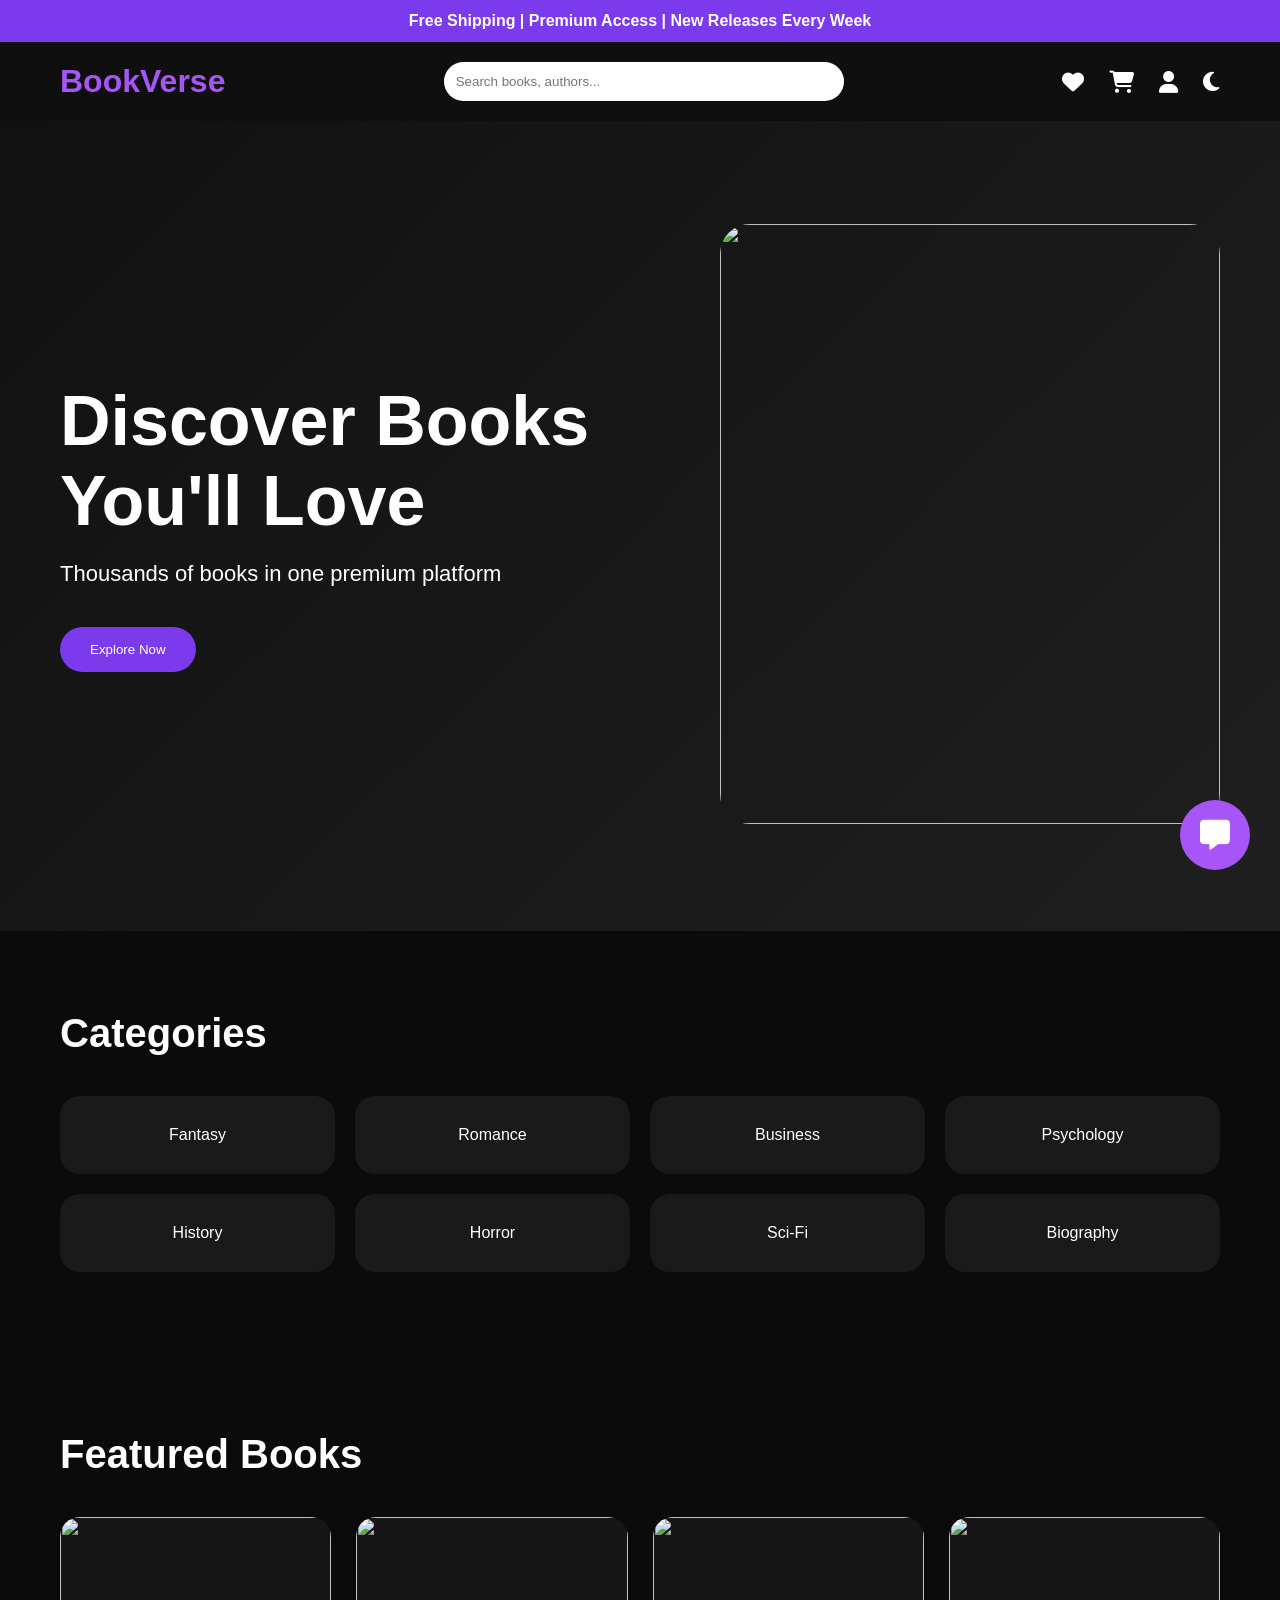
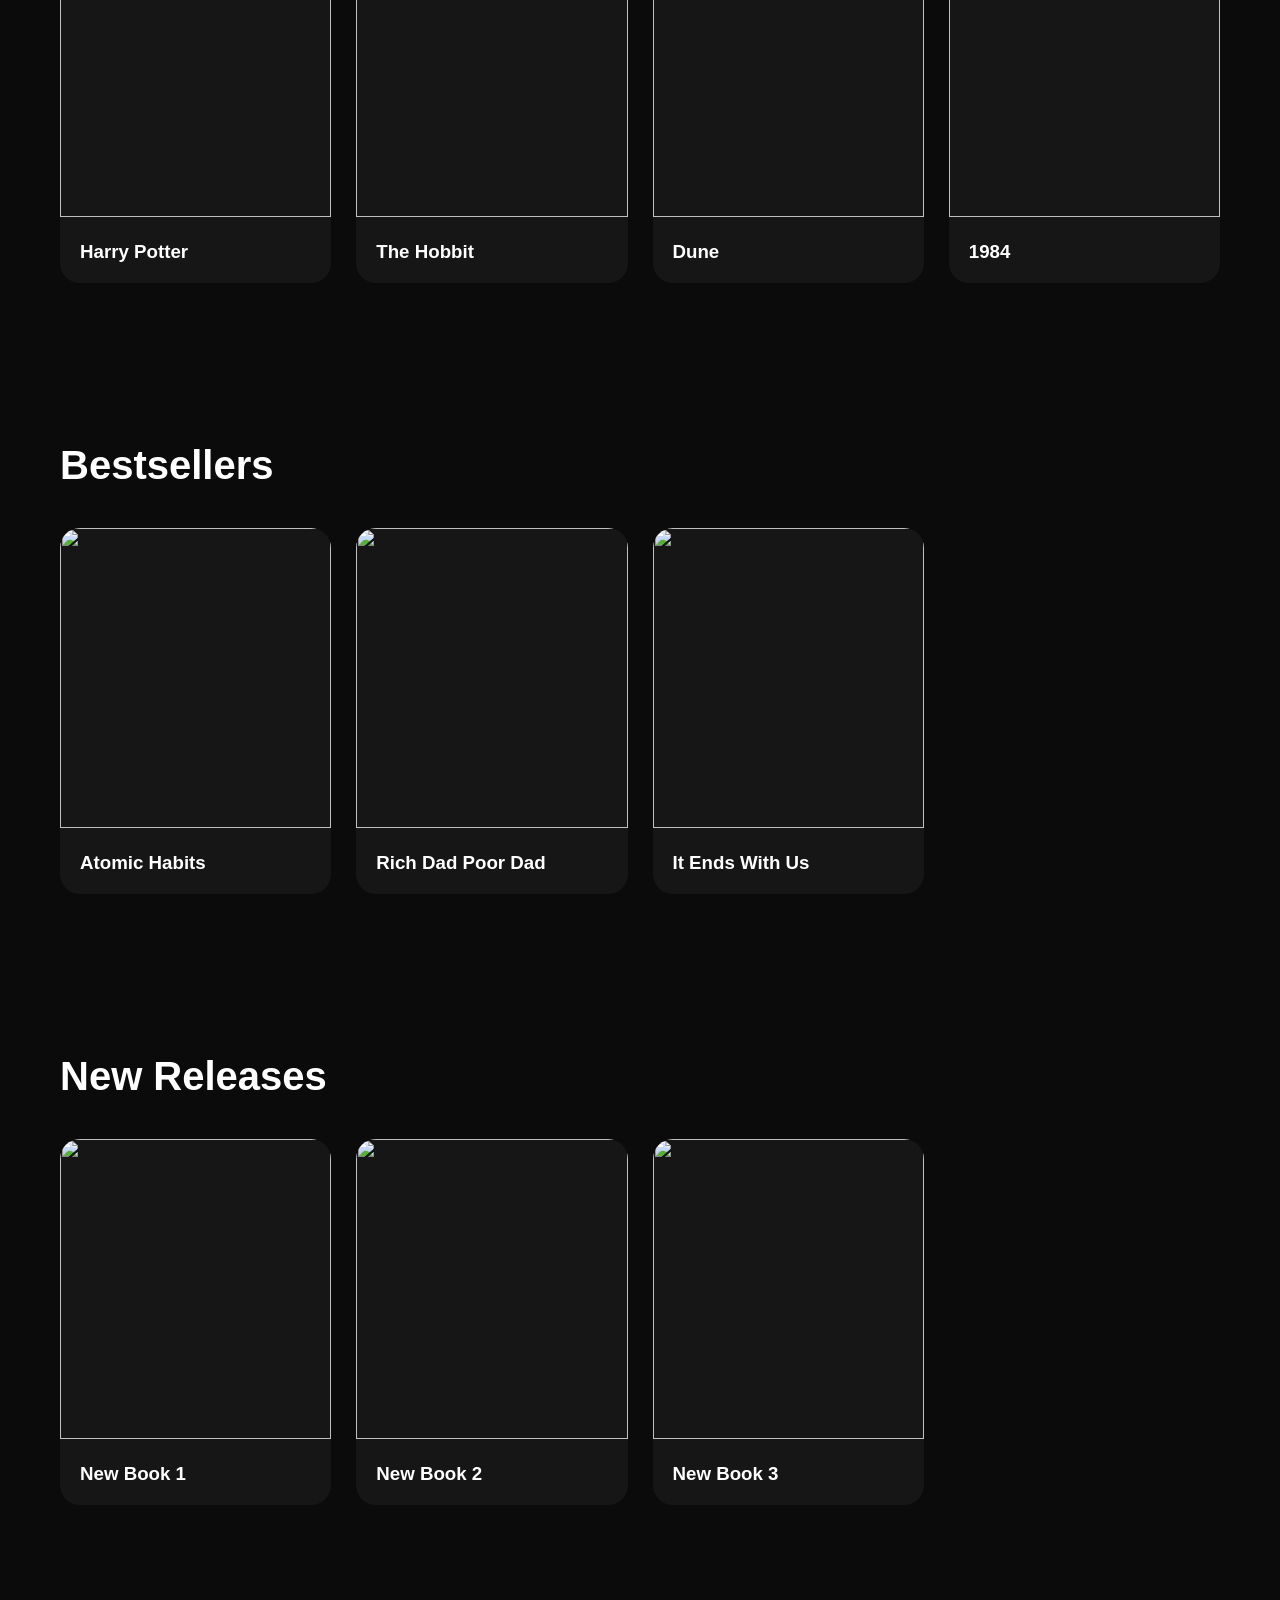
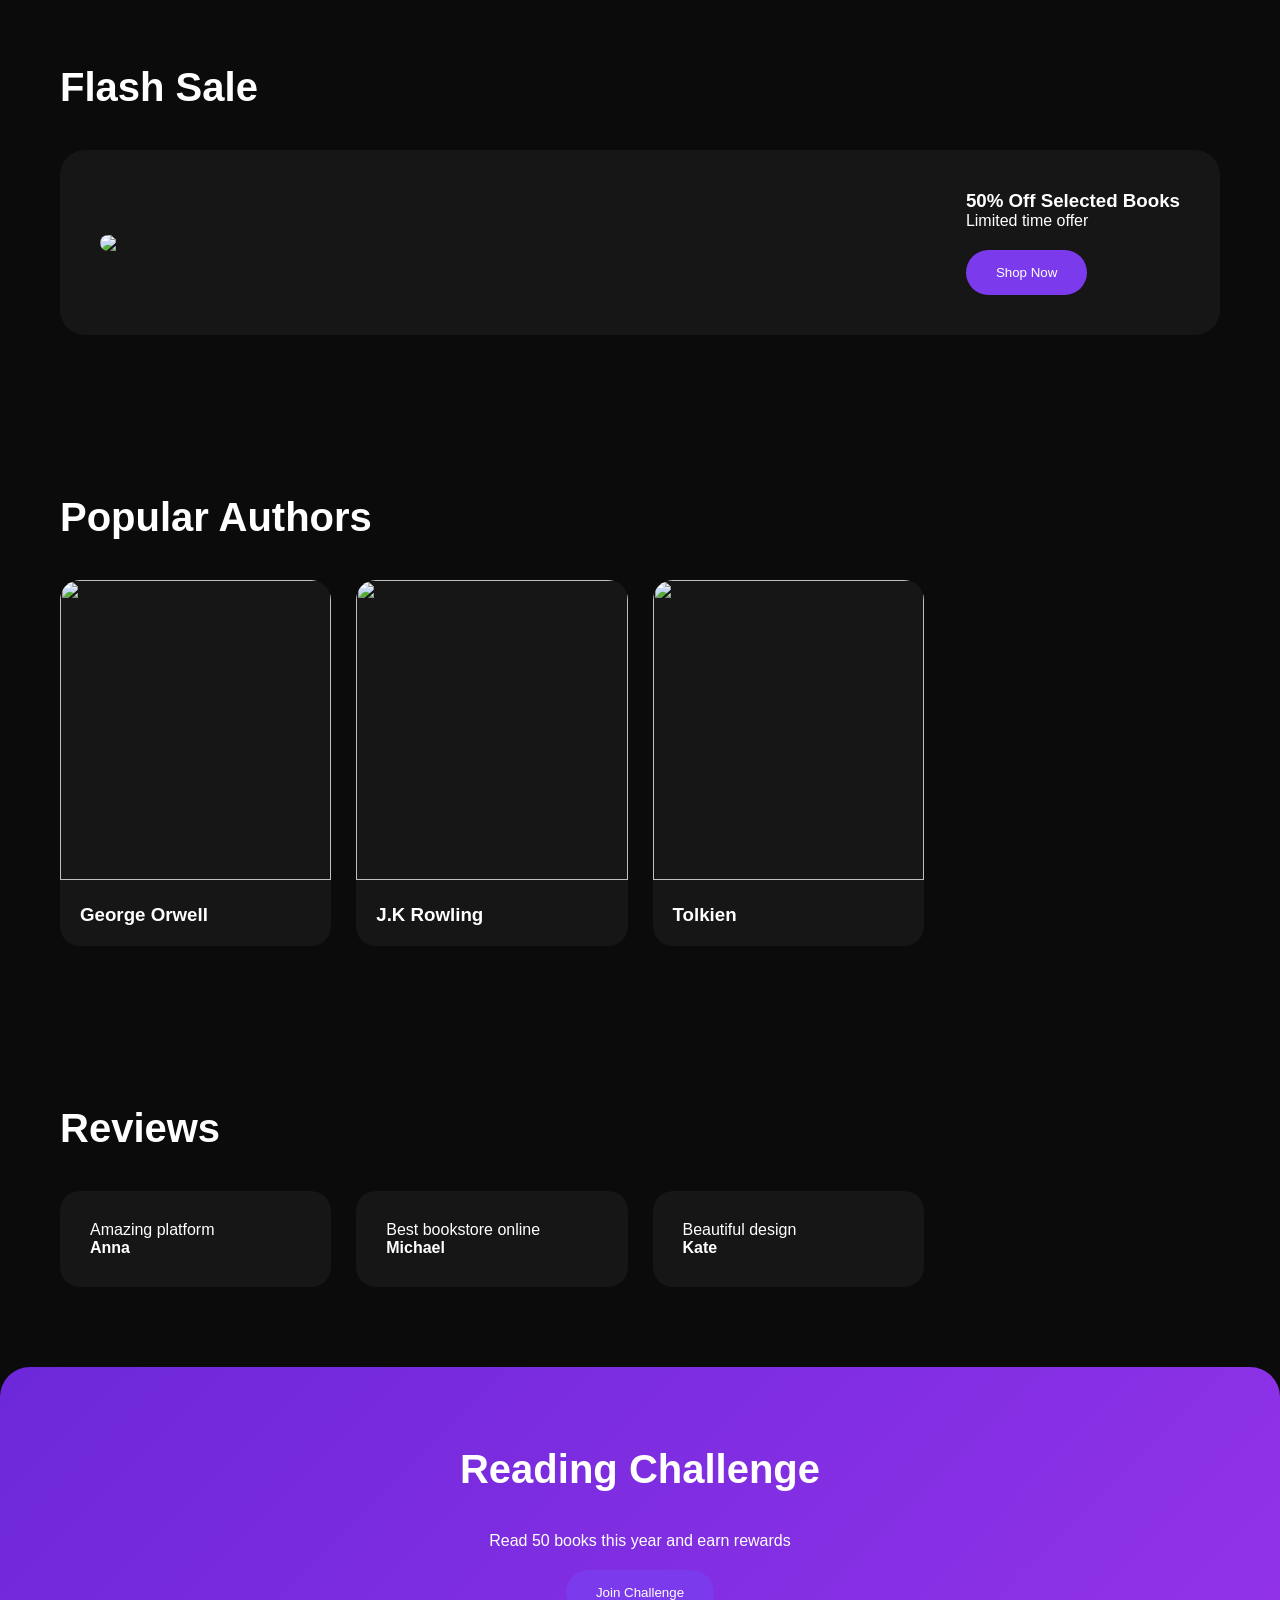
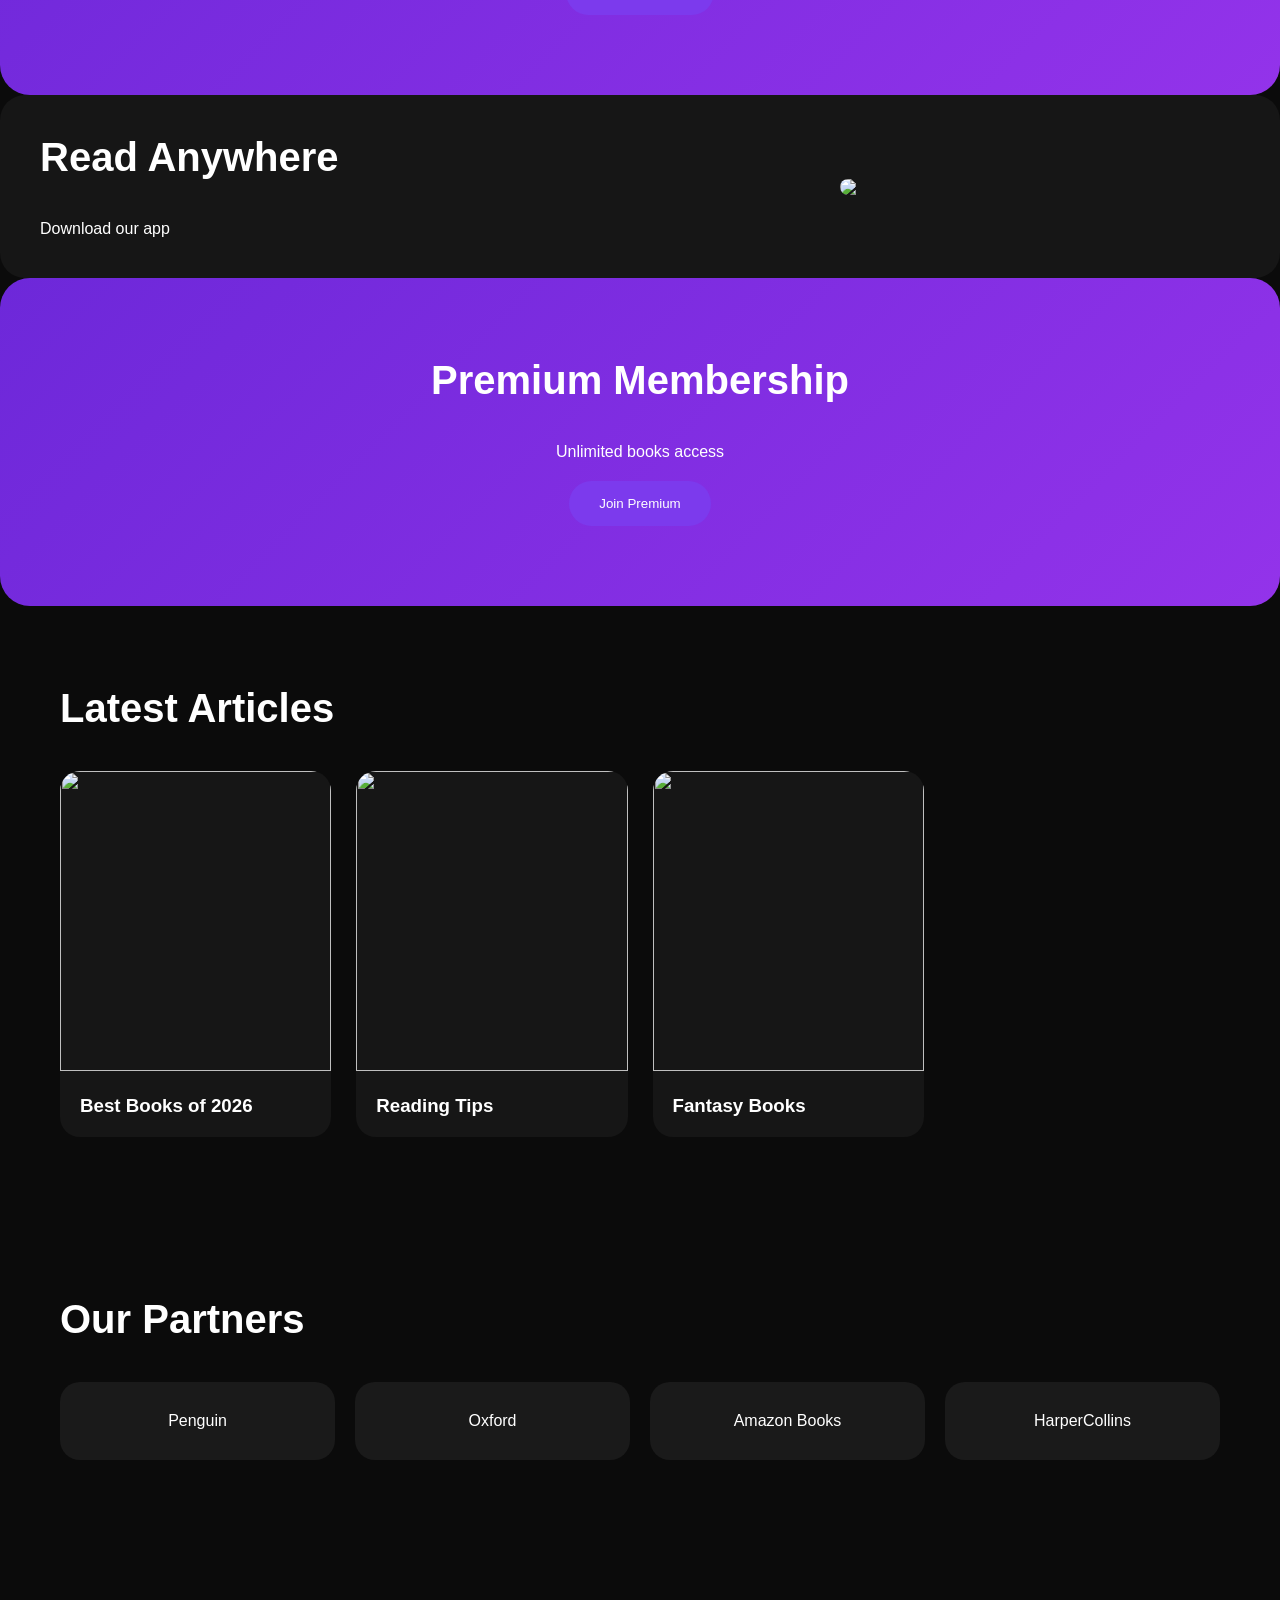
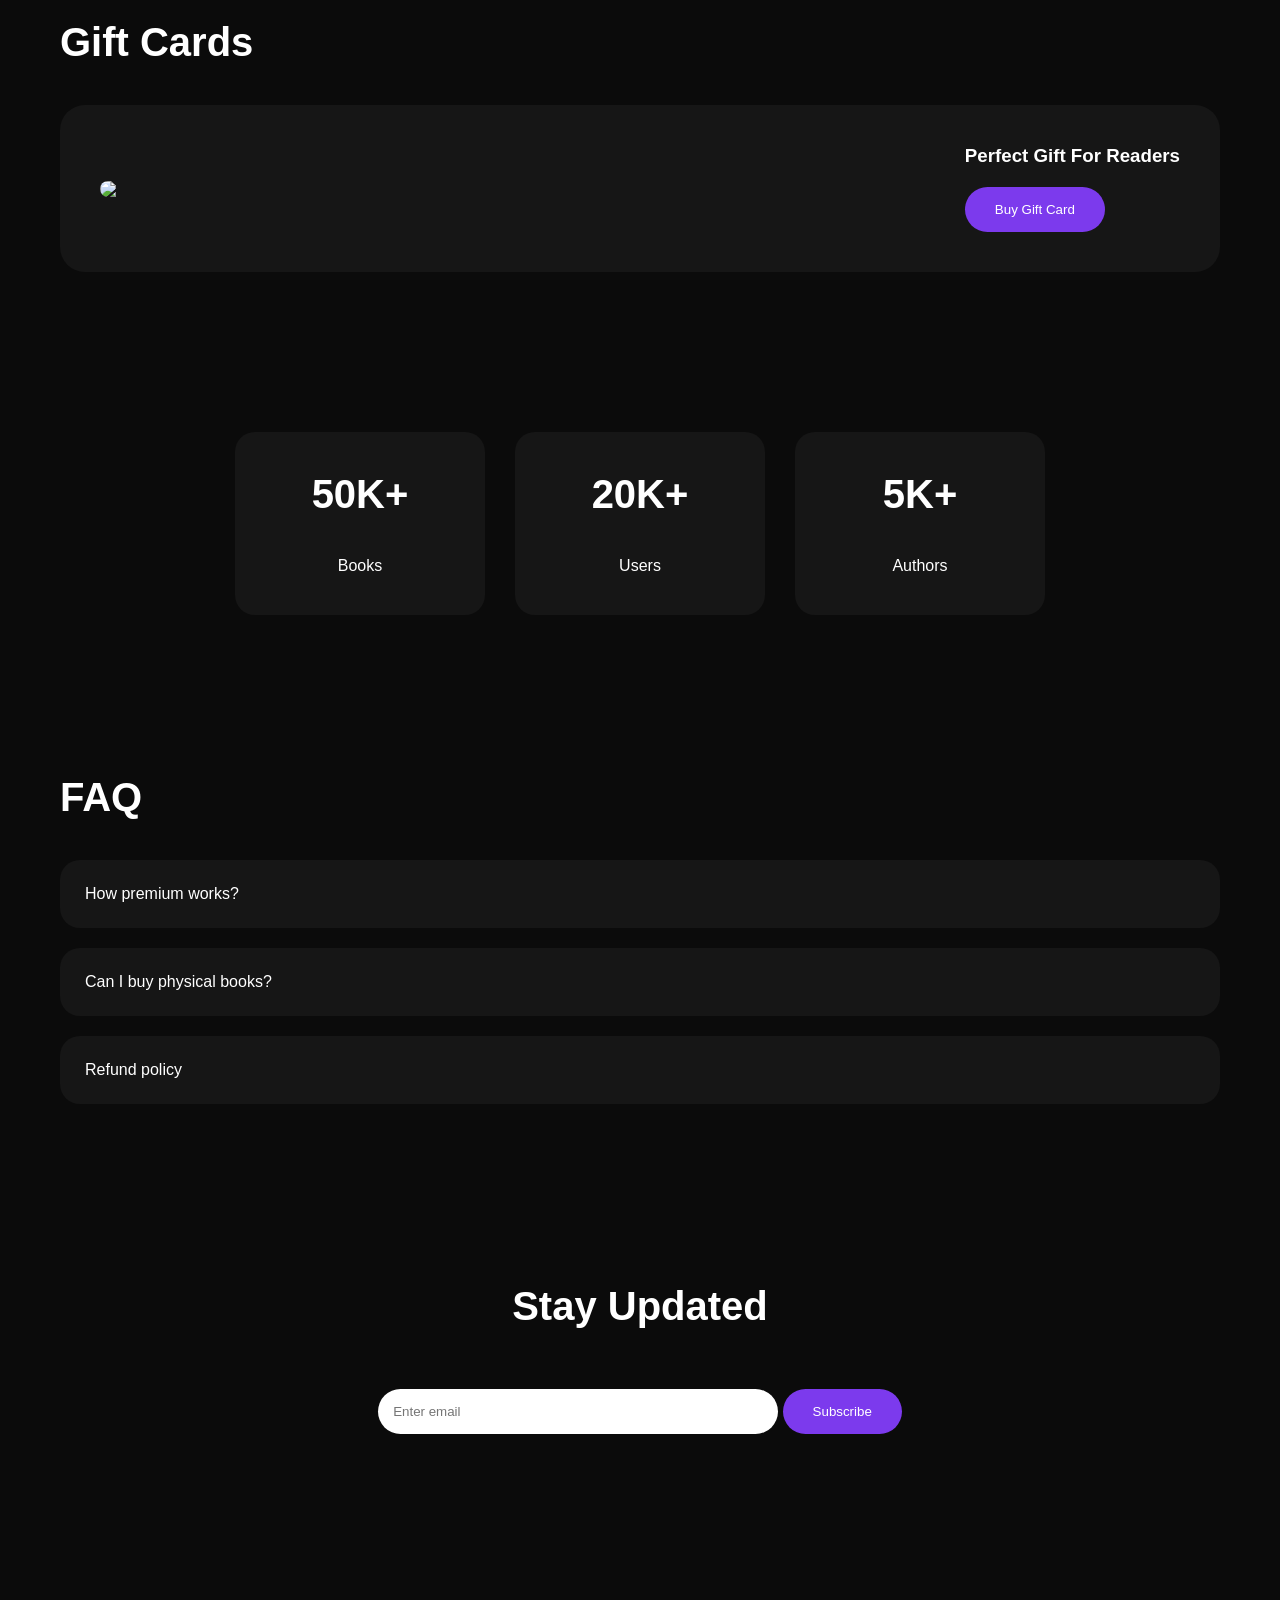
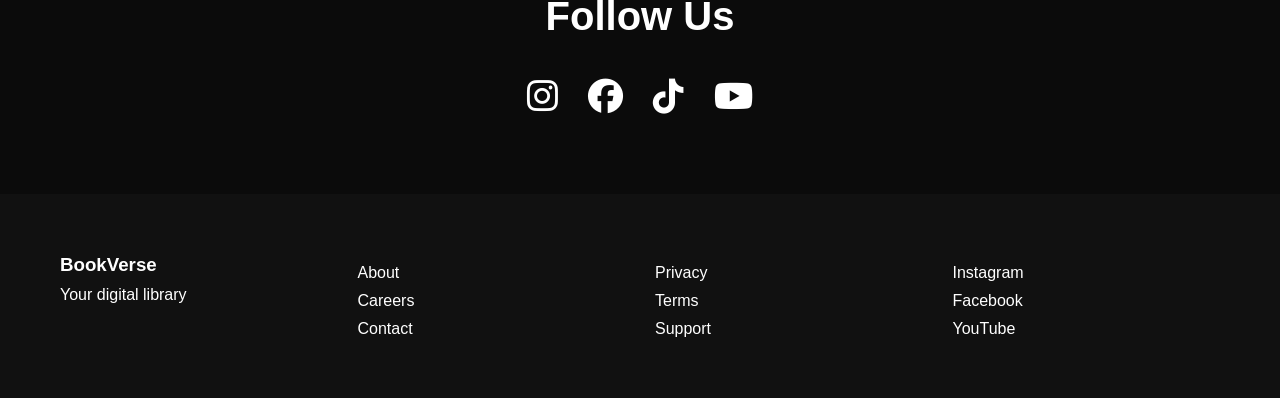
==== Project/index.html @ 623e2a2f "Add files via upload" ====
<!DOCTYPE html>
<html lang="en">
<head>
    <meta charset="UTF-8">
    <meta name="viewport" content="width=device-width, initial-scale=1.0">
    <title>BookVerse</title>
    <link rel="stylesheet" href="style.css">
    <link rel="stylesheet" href="https://cdnjs.cloudflare.com/ajax/libs/font-awesome/6.5.1/css/all.min.css">
</head>
<body>

<div class="top-bar">
    Free Shipping | Premium Access | New Releases Every Week
</div>

<nav>
    <div class="logo">BookVerse</div>

    <div class="search-box">
        <input type="text" placeholder="Search books, authors...">
    </div>

    <div class="nav-icons">
        <i class="fa-solid fa-heart"></i>
        <i class="fa-solid fa-cart-shopping"></i>
        <i class="fa-solid fa-user"></i>
        <i class="fa-solid fa-moon"></i>
    </div>
</nav>

<section class="hero">
    <div class="hero-left">
        <h1>Discover Books You'll Love</h1>
        <p>Thousands of books in one premium platform</p>
        <button>Explore Now</button>
    </div>

    <div class="hero-right">
        <img src="https://images.unsplash.com/photo-1521587760476-6c12a4b040da">
    </div>
</section>

<section class="categories">
    <h2>Categories</h2>

    <div class="category-grid">
        <div>Fantasy</div>
        <div>Romance</div>
        <div>Business</div>
        <div>Psychology</div>
        <div>History</div>
        <div>Horror</div>
        <div>Sci-Fi</div>
        <div>Biography</div>
    </div>
</section>

<section class="featured">
    <h2>Featured Books</h2>

    <div class="book-grid">
        <div class="book-card">
            <img src="https://covers.openlibrary.org/b/id/10523338-L.jpg">
            <h3>Harry Potter</h3>
        </div>

        <div class="book-card">
            <img src="https://covers.openlibrary.org/b/id/11153224-L.jpg">
            <h3>The Hobbit</h3>
        </div>

        <div class="book-card">
            <img src="https://covers.openlibrary.org/b/id/12606557-L.jpg">
            <h3>Dune</h3>
        </div>

        <div class="book-card">
            <img src="https://covers.openlibrary.org/b/id/8231856-L.jpg">
            <h3>1984</h3>
        </div>
    </div>
</section>

<section class="bestsellers">
    <h2>Bestsellers</h2>

    <div class="book-grid">
        <div class="book-card">
            <img src="https://covers.openlibrary.org/b/id/240726-L.jpg">
            <h3>Atomic Habits</h3>
        </div>

        <div class="book-card">
            <img src="https://covers.openlibrary.org/b/id/5546156-L.jpg">
            <h3>Rich Dad Poor Dad</h3>
        </div>

        <div class="book-card">
            <img src="https://covers.openlibrary.org/b/id/7884866-L.jpg">
            <h3>It Ends With Us</h3>
        </div>
    </div>
</section>

<section class="new-releases">
    <h2>New Releases</h2>

    <div class="book-grid">
        <div class="book-card">
            <img src="https://covers.openlibrary.org/b/id/240727-L.jpg">
            <h3>New Book 1</h3>
        </div>

        <div class="book-card">
            <img src="https://covers.openlibrary.org/b/id/240728-L.jpg">
            <h3>New Book 2</h3>
        </div>

        <div class="book-card">
            <img src="https://covers.openlibrary.org/b/id/240729-L.jpg">
            <h3>New Book 3</h3>
        </div>
    </div>
</section>

<section class="flash-sale">
    <h2>Flash Sale</h2>

    <div class="sale-banner">
        <img src="https://images.unsplash.com/photo-1512820790803-83ca734da794">

        <div>
            <h3>50% Off Selected Books</h3>
            <p>Limited time offer</p>
            <button>Shop Now</button>
        </div>
    </div>
</section>

<section class="authors">
    <h2>Popular Authors</h2>

    <div class="author-grid">

        <div class="author-card">
            <img src="https://images.unsplash.com/photo-1500648767791-00dcc994a43e">
            <h3>George Orwell</h3>
        </div>

        <div class="author-card">
            <img src="https://images.unsplash.com/photo-1494790108377-be9c29b29330">
            <h3>J.K Rowling</h3>
        </div>

        <div class="author-card">
            <img src="https://images.unsplash.com/photo-1506794778202-cad84cf45f1d">
            <h3>Tolkien</h3>
        </div>
    </div>
</section>

<section class="reviews">
    <h2>Reviews</h2>

    <div class="review-grid">
        <div class="review-card">
            <p>Amazing platform</p>
            <h4>Anna</h4>
        </div>

        <div class="review-card">
            <p>Best bookstore online</p>
            <h4>Michael</h4>
        </div>

        <div class="review-card">
            <p>Beautiful design</p>
            <h4>Kate</h4>
        </div>
    </div>
</section>

<section class="reading-challenge">
    <h2>Reading Challenge</h2>
    <p>Read 50 books this year and earn rewards</p>
    <button>Join Challenge</button>
</section>

<section class="mobile-app">
    <div>
        <h2>Read Anywhere</h2>
        <p>Download our app</p>
    </div>

    <img src="https://images.unsplash.com/photo-1512941937669-90a1b58e7e9c">
</section>

<section class="premium">
    <h2>Premium Membership</h2>
    <p>Unlimited books access</p>
    <button>Join Premium</button>
</section>

<section class="blog">
    <h2>Latest Articles</h2>

    <div class="blog-grid">
        <div class="blog-card">
            <img src="https://images.unsplash.com/photo-1495446815901-a7297e633e8d">
            <h3>Best Books of 2026</h3>
        </div>

        <div class="blog-card">
            <img src="https://images.unsplash.com/photo-1507842217343-583bb7270b66">
            <h3>Reading Tips</h3>
        </div>

        <div class="blog-card">
            <img src="https://images.unsplash.com/photo-1516979187457-637abb4f9353">
            <h3>Fantasy Books</h3>
        </div>
    </div>
</section>

<section class="partners">
    <h2>Our Partners</h2>

    <div class="partner-grid">
        <div>Penguin</div>
        <div>Oxford</div>
        <div>Amazon Books</div>
        <div>HarperCollins</div>
    </div>
</section>

<section class="gift-cards">
    <h2>Gift Cards</h2>

    <div class="gift-container">
        <img src="https://images.unsplash.com/photo-1512909006721-3d6018887383">

        <div>
            <h3>Perfect Gift For Readers</h3>
            <button>Buy Gift Card</button>
        </div>
    </div>
</section>

<section class="stats">
    <div class="stat-card">
        <h2>50K+</h2>
        <p>Books</p>
    </div>

    <div class="stat-card">
        <h2>20K+</h2>
        <p>Users</p>
    </div>

    <div class="stat-card">
        <h2>5K+</h2>
        <p>Authors</p>
    </div>
</section>

<section class="faq">
    <h2>FAQ</h2>

    <div class="faq-item">How premium works?</div>
    <div class="faq-item">Can I buy physical books?</div>
    <div class="faq-item">Refund policy</div>
</section>

<section class="newsletter">
    <h2>Stay Updated</h2>
    <input type="email" placeholder="Enter email">
    <button>Subscribe</button>
</section>

<section class="socials">
    <h2>Follow Us</h2>

    <div class="social-icons">
        <i class="fa-brands fa-instagram"></i>
        <i class="fa-brands fa-facebook"></i>
        <i class="fa-brands fa-tiktok"></i>
        <i class="fa-brands fa-youtube"></i>
    </div>
</section>

<footer>
    <div>
        <h3>BookVerse</h3>
        <p>Your digital library</p>
    </div>

    <div>
        <p>About</p>
        <p>Careers</p>
        <p>Contact</p>
    </div>

    <div>
        <p>Privacy</p>
        <p>Terms</p>
        <p>Support</p>
    </div>

    <div>
        <p>Instagram</p>
        <p>Facebook</p>
        <p>YouTube</p>
    </div>
</footer>

<script src="script.js"></script>
<div class="progress-bar"></div>

<div class="chat-btn">
    <i class="fa-solid fa-message"></i>
</div>
</body>
</html>
---- Project/style.css ----
*{
    margin:0;
    padding:0;
    box-sizing:border-box;
    font-family:Arial,sans-serif;
}

body{
    background:#0b0b0b;
    color:white;
    overflow-x:hidden;
}

.top-bar{
    background:#7c3aed;
    text-align:center;
    padding:12px;
    font-weight:bold;
}

nav{
    display:flex;
    justify-content:space-between;
    align-items:center;
    padding:20px 60px;
    background:#111;
    position:sticky;
    top:0;
    z-index:1000;
}

.logo{
    font-size:32px;
    font-weight:bold;
    color:#a855f7;
}

.search-box input{
    width:400px;
    padding:12px;
    border:none;
    border-radius:30px;
}
html{
    scroll-behavior:smooth;
}

nav{
    backdrop-filter: blur(20px);
    background: rgba(17,17,17,0.8);
}

section{
    opacity:0;
    transform:translateY(80px);
    transition:1s;
}

.hero-right img{
    animation: floatBook 4s infinite ease-in-out;
}

@keyframes floatBook{
    0%{
        transform:translateY(0px);
    }
    50%{
        transform:translateY(-20px);
    }
    100%{
        transform:translateY(0px);
    }
}

.book-card::before{
    content:"";
    position:absolute;
    inset:0;
    background:linear-gradient(
        transparent,
        rgba(124,58,237,0.2)
    );
    opacity:0;
    transition:0.4s;
}

.book-card:hover::before{
    opacity:1;
}

.light-mode{
    background:white;
    color:black;
}

.light-mode nav{
    background:white;
}

.progress-bar{
    position:fixed;
    top:0;
    left:0;
    height:5px;
    background:#a855f7;
    width:0%;
    z-index:9999;
}

.chat-btn{
    position:fixed;
    bottom:30px;
    right:30px;
    width:70px;
    height:70px;
    border-radius:50%;
    background:#a855f7;
    display:flex;
    justify-content:center;
    align-items:center;
    font-size:30px;
}

.nav-icons{
    display:flex;
    gap:25px;
    font-size:22px;
}

.nav-icons i{
    cursor:pointer;
    transition:.3s;
}

.nav-icons i:hover{
    color:#a855f7;
    transform:scale(1.2);
}

section{
    padding:80px 60px;
}

.hero{
    min-height:90vh;
    display:flex;
    justify-content:space-between;
    align-items:center;
    background:linear-gradient(135deg,#111,#1f1f1f);
}

.hero-left{
    width:50%;
}

.hero-left h1{
    font-size:70px;
    margin-bottom:20px;
}

.hero-left p{
    font-size:22px;
    margin-bottom:20px;
}

.hero-left button{
    padding:15px 35px;
    border:none;
    border-radius:30px;
    background:#a855f7;
    color:white;
    cursor:pointer;
}

.hero-right img{
    width:500px;
    height:600px;
    object-fit:cover;
    border-radius:30px;
}

.category-grid,
.partner-grid{
    display:grid;
    grid-template-columns:repeat(4,1fr);
    gap:20px;
}

.category-grid div,
.partner-grid div{
    background:#1a1a1a;
    padding:30px;
    text-align:center;
    border-radius:20px;
    transition:.3s;
}

.category-grid div:hover,
.partner-grid div:hover{
    background:#7c3aed;
}

.book-grid,
.author-grid,
.review-grid,
.blog-grid{
    display:grid;
    grid-template-columns:repeat(4,1fr);
    gap:25px;
}

.book-card,
.author-card,
.review-card,
.blog-card{
    background:#161616;
    border-radius:20px;
    overflow:hidden;
    transition:.4s;
}

.book-card:hover,
.author-card:hover,
.blog-card:hover{
    transform:translateY(-15px);
    box-shadow:0 0 20px #7c3aed;
}

.book-card img,
.author-card img,
.blog-card img{
    width:100%;
    height:300px;
    object-fit:cover;
}

.book-card h3,
.author-card h3,
.blog-card h3{
    padding:20px;
}

.review-card{
    padding:30px;
}

.sale-banner,
.gift-container,
.mobile-app{
    display:flex;
    justify-content:space-between;
    align-items:center;
    gap:40px;
    background:#161616;
    padding:40px;
    border-radius:25px;
}

.sale-banner img,
.gift-container img,
.mobile-app img{
    width:400px;
    border-radius:20px;
}

.sale-banner button,
.gift-container button,
.hero button,
.premium button,
.reading-challenge button,
.newsletter button{
    padding:15px 30px;
    border:none;
    border-radius:30px;
    background:#7c3aed;
    color:white;
    cursor:pointer;
    margin-top:20px;
}

.premium,
.reading-challenge{
    text-align:center;
    background:linear-gradient(135deg,#6d28d9,#9333ea);
    border-radius:30px;
}

.stats{
    display:flex;
    justify-content:center;
    gap:30px;
}

.stat-card{
    background:#161616;
    padding:40px;
    width:250px;
    text-align:center;
    border-radius:20px;
}

.faq-item{
    background:#161616;
    padding:25px;
    margin:20px 0;
    border-radius:20px;
    cursor:pointer;
}

.newsletter{
    text-align:center;
}

.newsletter input{
    width:400px;
    padding:15px;
    border:none;
    border-radius:30px;
    margin-top:20px;
}

.socials{
    text-align:center;
}

.social-icons{
    display:flex;
    justify-content:center;
    gap:30px;
    font-size:35px;
    margin-top:20px;
}

.social-icons i:hover{
    color:#7c3aed;
    transform:scale(1.2);
}

footer{
    background:#111;
    display:grid;
    grid-template-columns:repeat(4,1fr);
    padding:60px;
    gap:30px;
}

footer p{
    margin-top:10px;
}

h2{
    font-size:40px;
    margin-bottom:40px;
}
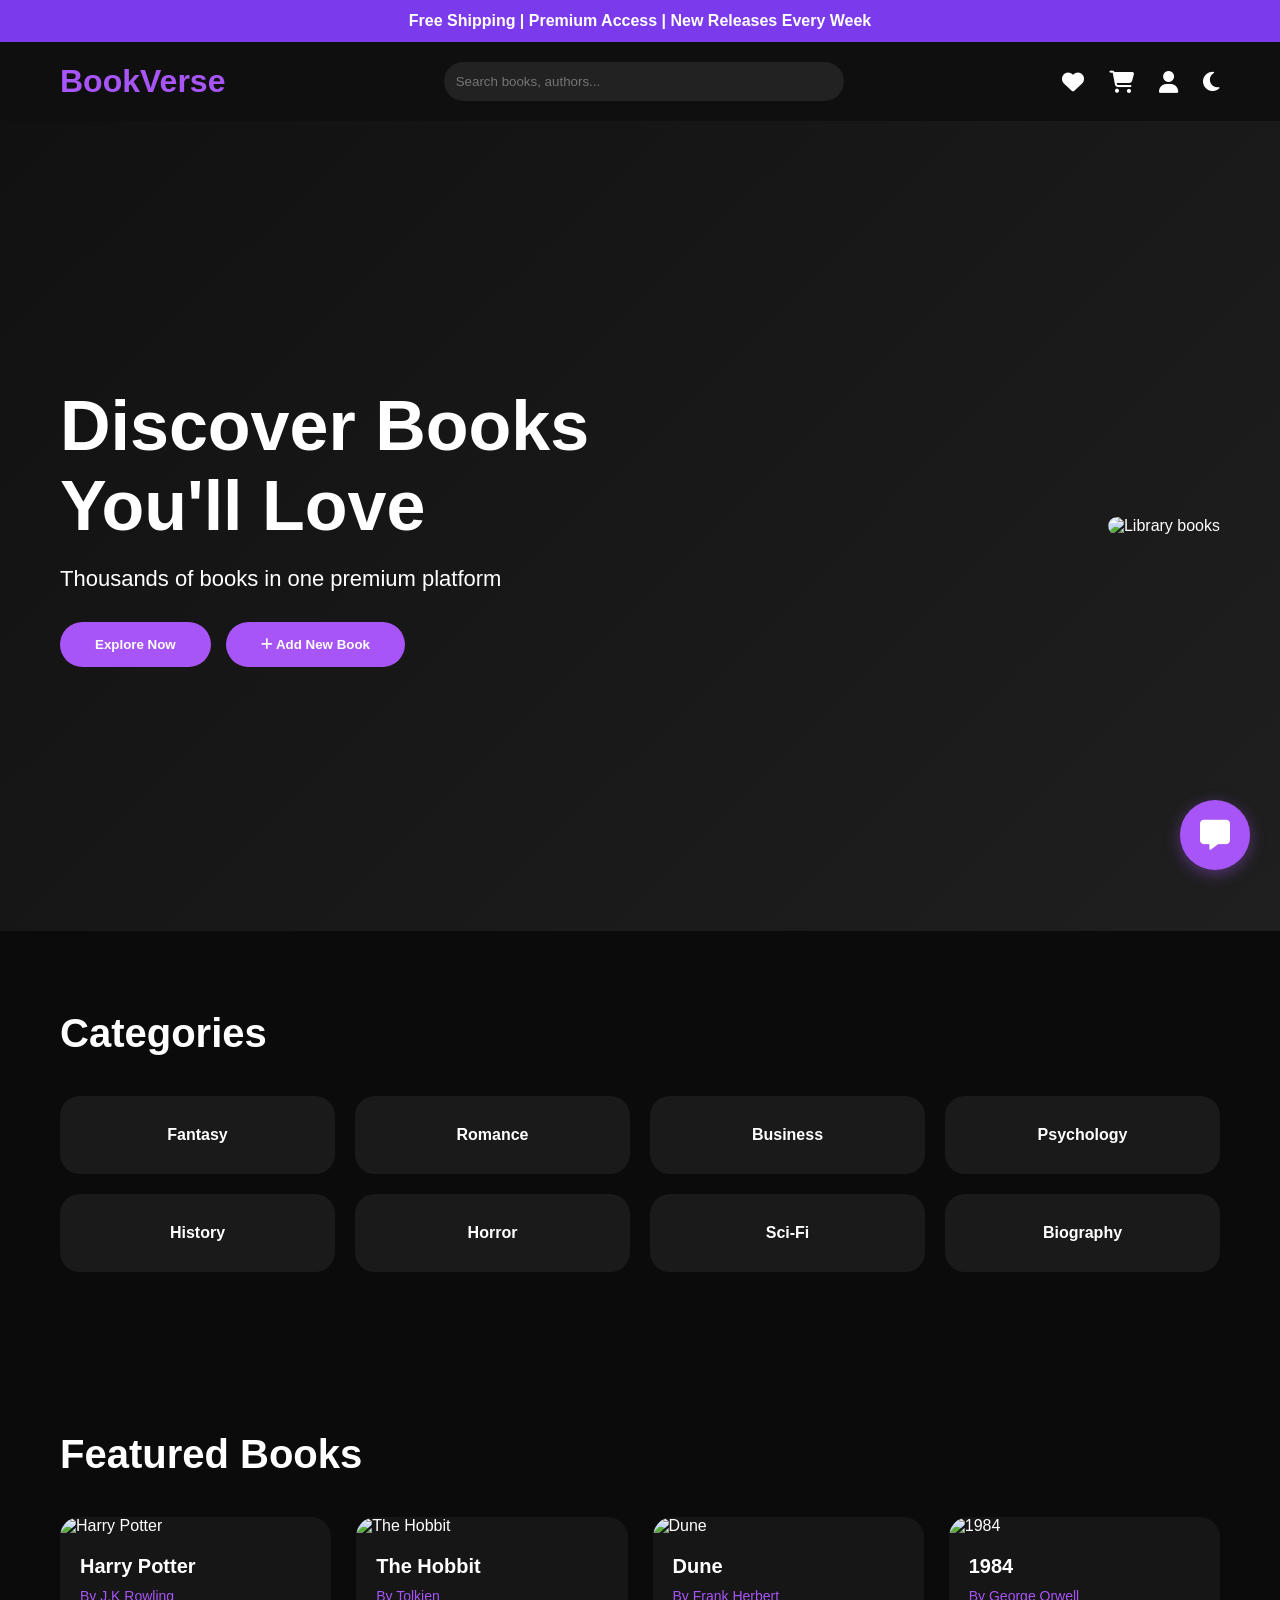
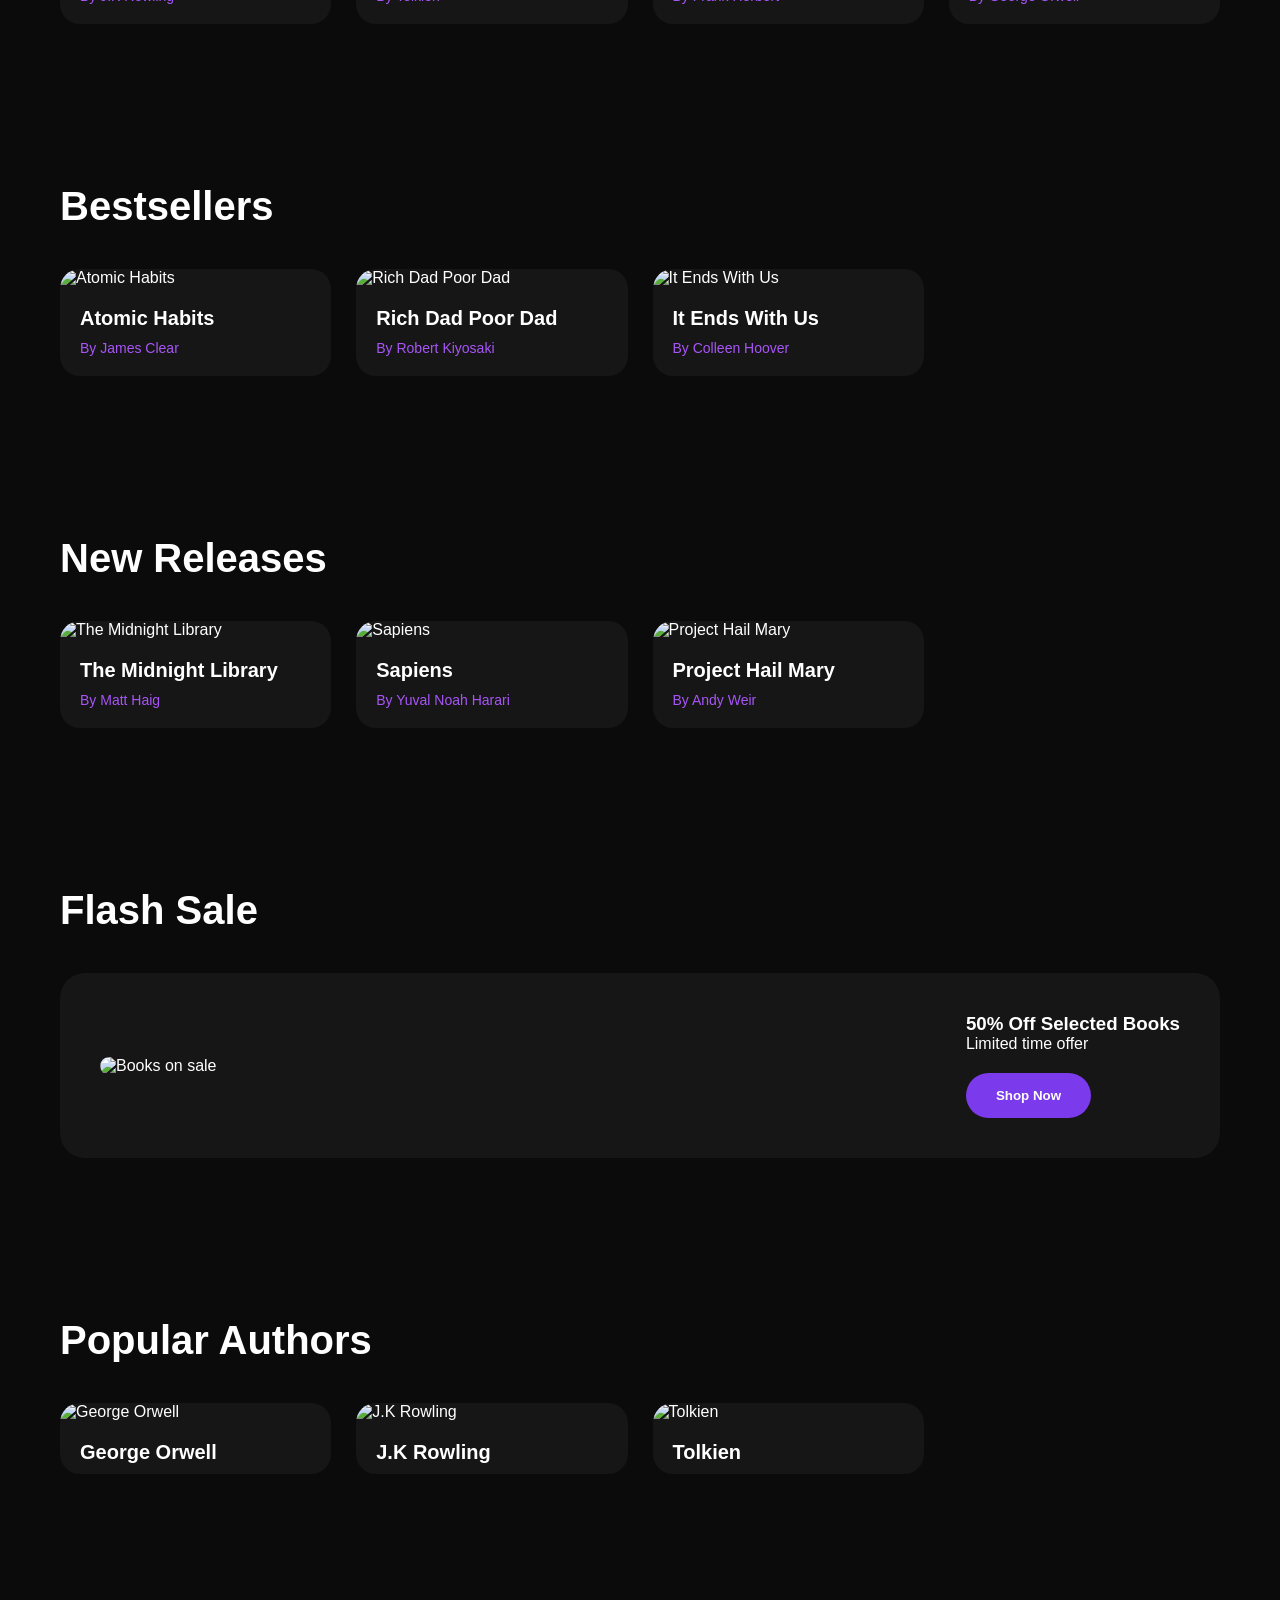
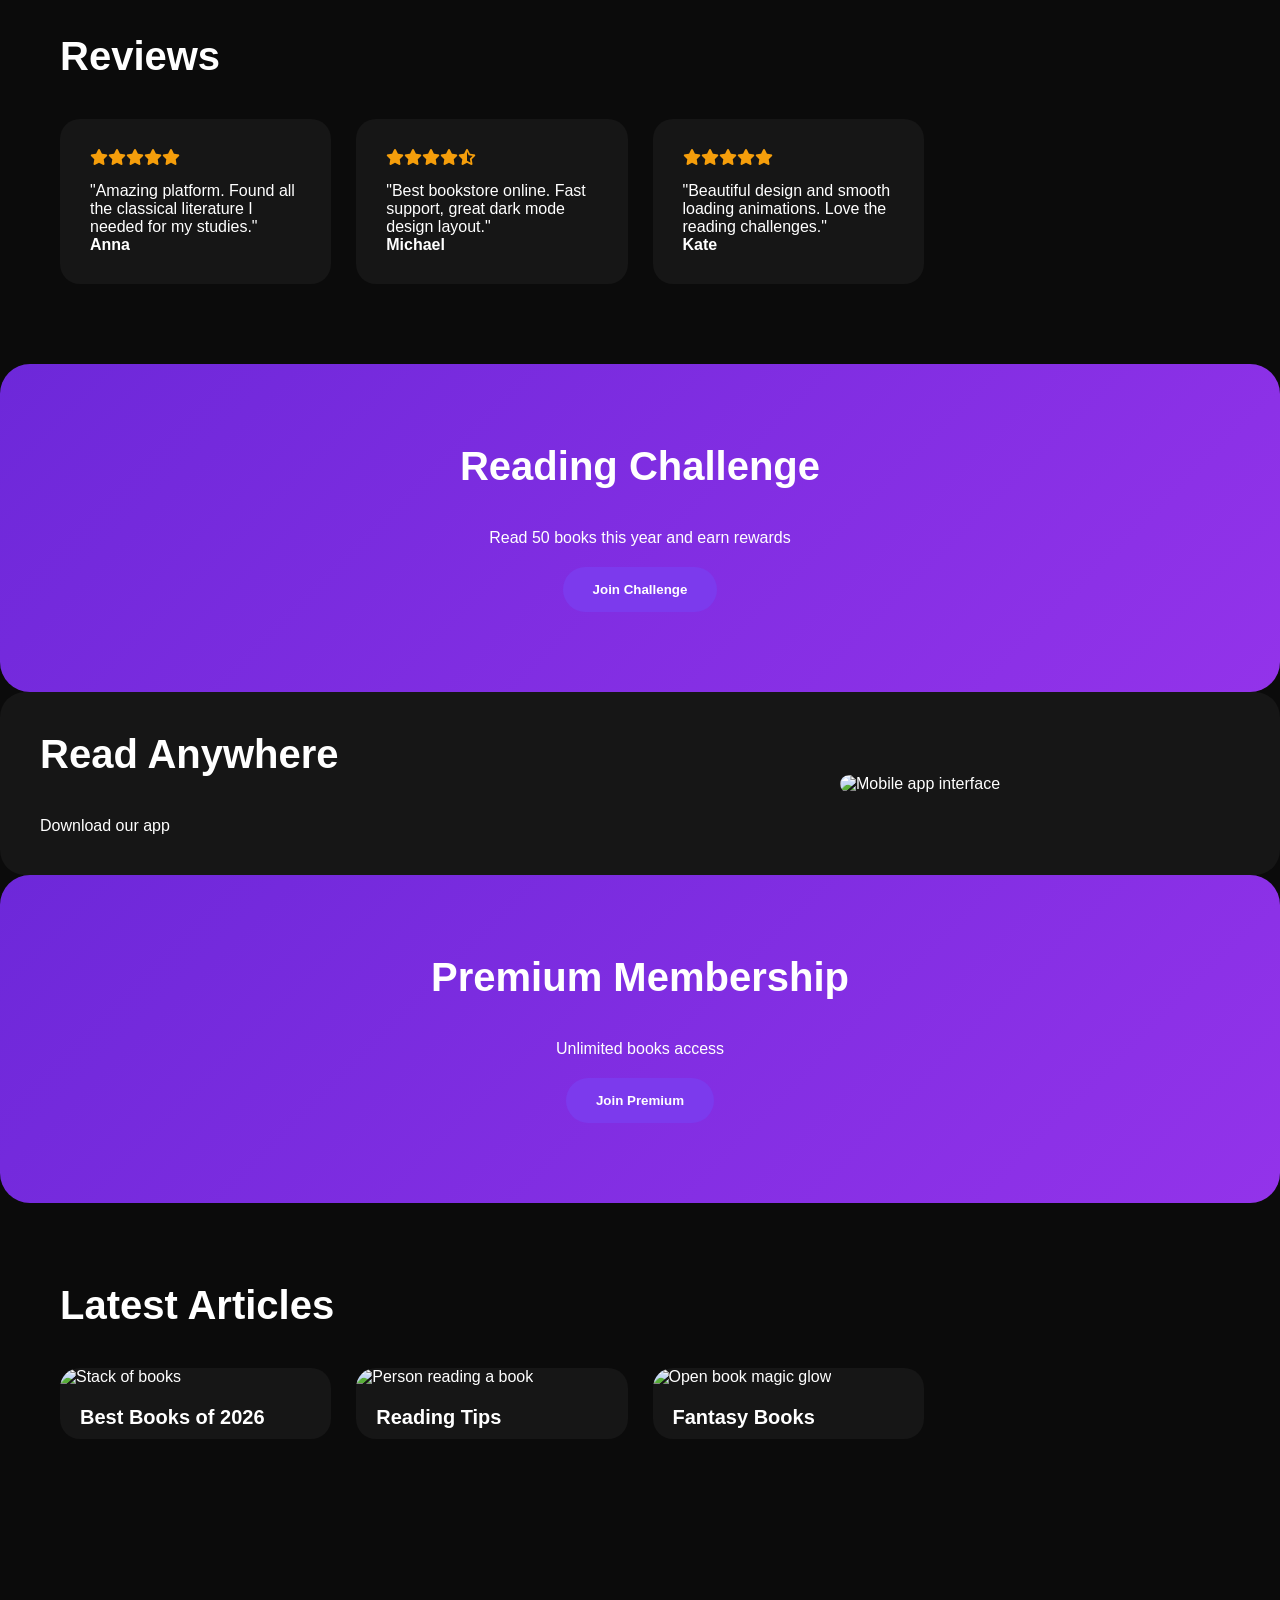
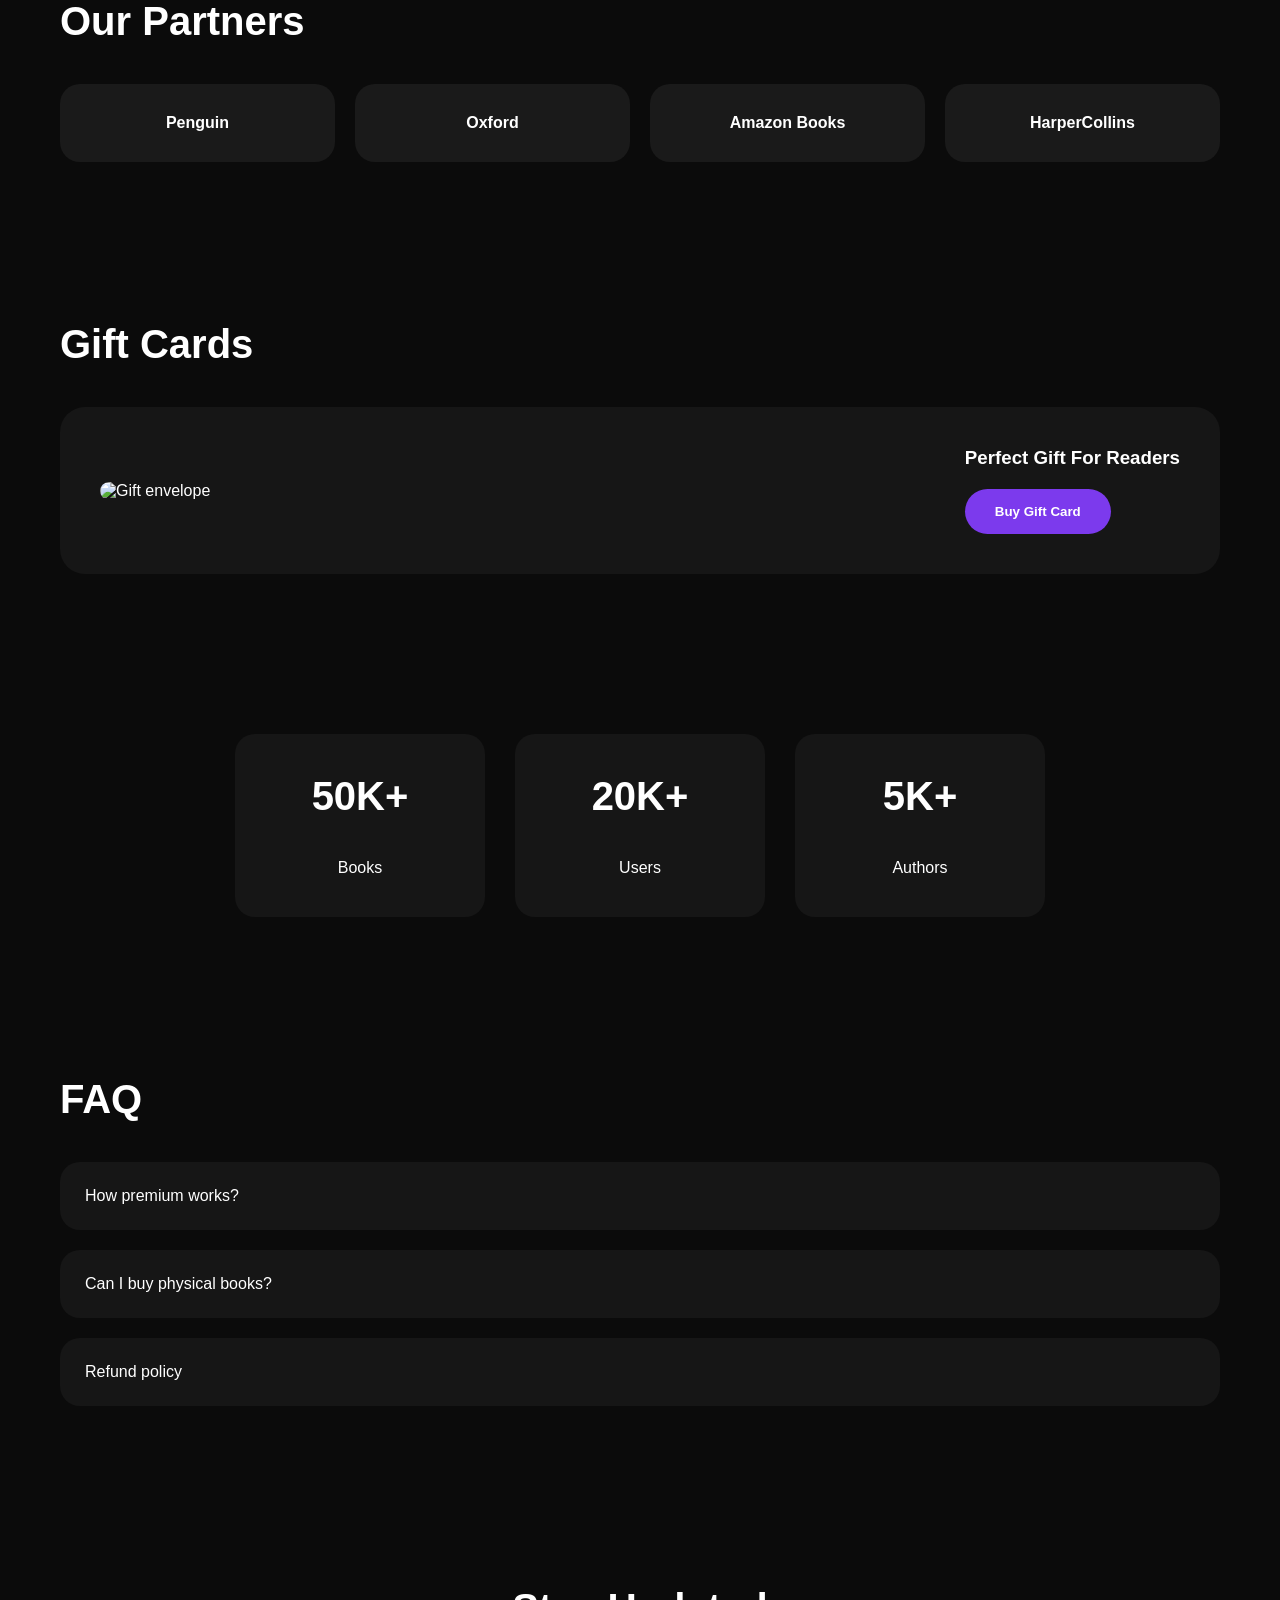
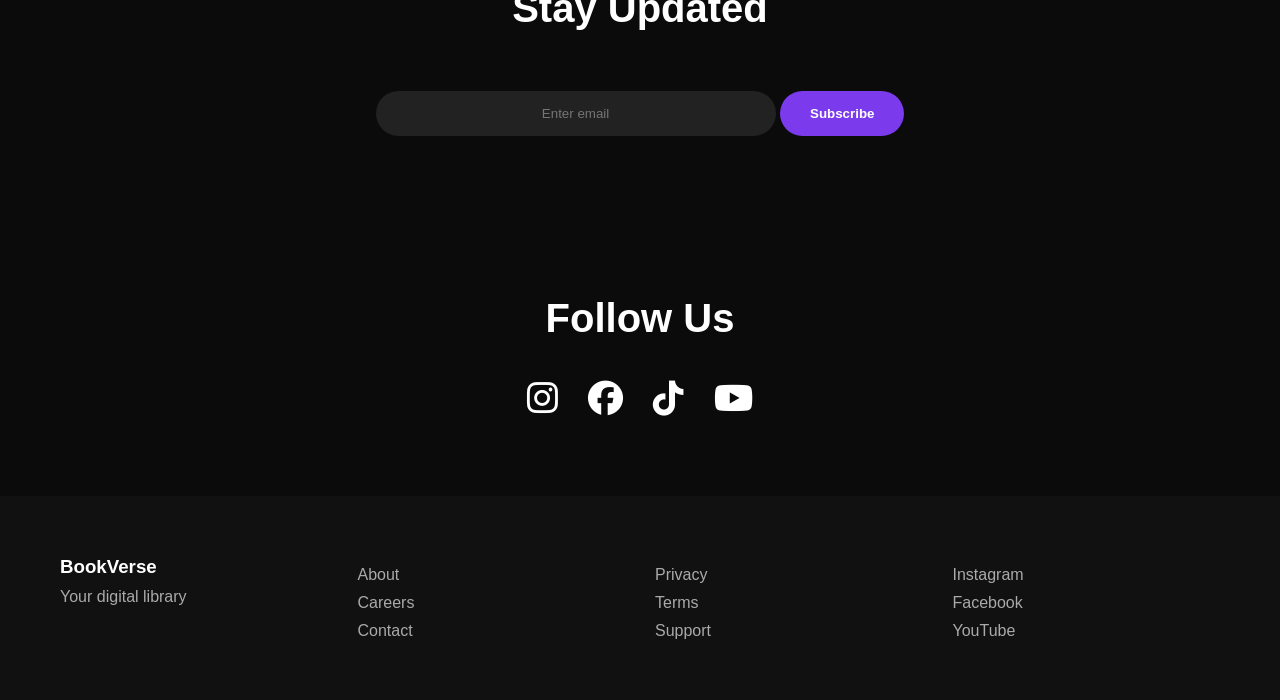
==== commit 457a6544: "Add files via upload" ====
--- a/Project/index.html
+++ b/Project/index.html
@@ -9,6 +9,8 @@
 </head>
 <body>
 
+<div class="progress-bar"></div>
+
 <div class="top-bar">
     Free Shipping | Premium Access | New Releases Every Week
 </div>
@@ -17,276 +19,203 @@
     <div class="logo">BookVerse</div>
 
     <div class="search-box">
-        <input type="text" placeholder="Search books, authors...">
+        <input type="text" id="global-search" placeholder="Search books, authors...">
     </div>
 
     <div class="nav-icons">
-        <i class="fa-solid fa-heart"></i>
-        <i class="fa-solid fa-cart-shopping"></i>
-        <i class="fa-solid fa-user"></i>
-        <i class="fa-solid fa-moon"></i>
+        <i class="fa-solid fa-heart" id="wishlist-btn"></i>
+        <i class="fa-solid fa-cart-shopping" id="cart-btn"></i>
+        <i class="fa-solid fa-user" id="auth-btn"></i>
+        <i class="fa-solid fa-moon" id="theme-btn"></i>
     </div>
 </nav>
 
-<section class="hero">
-    <div class="hero-left">
-        <h1>Discover Books You'll Love</h1>
-        <p>Thousands of books in one premium platform</p>
-        <button>Explore Now</button>
-    </div>
-
-    <div class="hero-right">
-        <img src="https://images.unsplash.com/photo-1521587760476-6c12a4b040da">
-    </div>
-</section>
-
-<section class="categories">
-    <h2>Categories</h2>
-
-    <div class="category-grid">
-        <div>Fantasy</div>
-        <div>Romance</div>
-        <div>Business</div>
-        <div>Psychology</div>
-        <div>History</div>
-        <div>Horror</div>
-        <div>Sci-Fi</div>
-        <div>Biography</div>
-    </div>
-</section>
-
-<section class="featured">
-    <h2>Featured Books</h2>
-
-    <div class="book-grid">
-        <div class="book-card">
-            <img src="https://covers.openlibrary.org/b/id/10523338-L.jpg">
-            <h3>Harry Potter</h3>
-        </div>
-
-        <div class="book-card">
-            <img src="https://covers.openlibrary.org/b/id/11153224-L.jpg">
-            <h3>The Hobbit</h3>
-        </div>
-
-        <div class="book-card">
-            <img src="https://covers.openlibrary.org/b/id/12606557-L.jpg">
-            <h3>Dune</h3>
-        </div>
-
-        <div class="book-card">
-            <img src="https://covers.openlibrary.org/b/id/8231856-L.jpg">
-            <h3>1984</h3>
-        </div>
-    </div>
-</section>
-
-<section class="bestsellers">
-    <h2>Bestsellers</h2>
-
-    <div class="book-grid">
-        <div class="book-card">
-            <img src="https://covers.openlibrary.org/b/id/240726-L.jpg">
-            <h3>Atomic Habits</h3>
-        </div>
-
-        <div class="book-card">
-            <img src="https://covers.openlibrary.org/b/id/5546156-L.jpg">
-            <h3>Rich Dad Poor Dad</h3>
-        </div>
-
-        <div class="book-card">
-            <img src="https://covers.openlibrary.org/b/id/7884866-L.jpg">
-            <h3>It Ends With Us</h3>
-        </div>
-    </div>
-</section>
-
-<section class="new-releases">
-    <h2>New Releases</h2>
-
-    <div class="book-grid">
-        <div class="book-card">
-            <img src="https://covers.openlibrary.org/b/id/240727-L.jpg">
-            <h3>New Book 1</h3>
-        </div>
-
-        <div class="book-card">
-            <img src="https://covers.openlibrary.org/b/id/240728-L.jpg">
-            <h3>New Book 2</h3>
-        </div>
-
-        <div class="book-card">
-            <img src="https://covers.openlibrary.org/b/id/240729-L.jpg">
-            <h3>New Book 3</h3>
-        </div>
-    </div>
-</section>
-
-<section class="flash-sale">
-    <h2>Flash Sale</h2>
-
-    <div class="sale-banner">
-        <img src="https://images.unsplash.com/photo-1512820790803-83ca734da794">
-
+<main>
+    <section class="hero">
+        <div class="hero-left">
+            <h1>Discover Books You'll Love</h1>
+            <p>Thousands of books in one premium platform</p>
+            <div class="hero-buttons">
+                <button class="btn-primary">Explore Now</button>
+                <button class="btn-secondary" id="open-add-book-modal"><i class="fa-solid fa-plus"></i> Add New Book</button>
+            </div>
+        </div>
+
+        <div class="hero-right">
+            <img src="https://images.unsplash.com/photo-1521587760476-6c12a4b040da" alt="Library books">
+        </div>
+    </section>
+
+    <section class="categories">
+        <h2>Categories</h2>
+        <div class="category-grid">
+            <div data-category="Fantasy">Fantasy</div>
+            <div data-category="Romance">Romance</div>
+            <div data-category="Business">Business</div>
+            <div data-category="Psychology">Psychology</div>
+            <div data-category="History">History</div>
+            <div data-category="Horror">Horror</div>
+            <div data-category="Sci-Fi">Sci-Fi</div>
+            <div data-category="Biography">Biography</div>
+        </div>
+    </section>
+
+    <section class="featured">
+        <h2>Featured Books</h2>
+        <div class="book-grid" id="featured-books-grid"></div>
+    </section>
+
+    <section class="bestsellers">
+        <h2>Bestsellers</h2>
+        <div class="book-grid" id="bestsellers-books-grid"></div>
+    </section>
+
+    <section class="new-releases">
+        <h2>New Releases</h2>
+        <div class="book-grid" id="new-releases-grid"></div>
+    </section>
+
+    <section class="flash-sale">
+        <h2>Flash Sale</h2>
+        <div class="sale-banner">
+            <img src="https://images.unsplash.com/photo-1512820790803-83ca734da794" alt="Books on sale">
+            <div>
+                <h3>50% Off Selected Books</h3>
+                <p>Limited time offer</p>
+                <button>Shop Now</button>
+            </div>
+        </div>
+    </section>
+
+    <section class="authors">
+        <h2>Popular Authors</h2>
+        <div class="author-grid" id="authors-grid"></div>
+    </section>
+
+    <section class="reviews">
+        <h2>Reviews</h2>
+        <div class="review-grid">
+            <div class="review-card">
+                <div class="review-stars"><i class="fa-solid fa-star"></i><i class="fa-solid fa-star"></i><i class="fa-solid fa-star"></i><i class="fa-solid fa-star"></i><i class="fa-solid fa-star"></i></div>
+                <p>"Amazing platform. Found all the classical literature I needed for my studies."</p>
+                <h4>Anna</h4>
+            </div>
+
+            <div class="review-card">
+                <div class="review-stars"><i class="fa-solid fa-star"></i><i class="fa-solid fa-star"></i><i class="fa-solid fa-star"></i><i class="fa-solid fa-star"></i><i class="fa-solid fa-star-half-stroke"></i></div>
+                <p>"Best bookstore online. Fast support, great dark mode design layout."</p>
+                <h4>Michael</h4>
+            </div>
+
+            <div class="review-card">
+                <div class="review-stars"><i class="fa-solid fa-star"></i><i class="fa-solid fa-star"></i><i class="fa-solid fa-star"></i><i class="fa-solid fa-star"></i><i class="fa-solid fa-star"></i></div>
+                <p>"Beautiful design and smooth loading animations. Love the reading challenges."</p>
+                <h4>Kate</h4>
+            </div>
+        </div>
+    </section>
+
+    <section class="reading-challenge">
+        <h2>Reading Challenge</h2>
+        <p>Read 50 books this year and earn rewards</p>
+        <button>Join Challenge</button>
+    </section>
+
+    <section class="mobile-app">
         <div>
-            <h3>50% Off Selected Books</h3>
-            <p>Limited time offer</p>
-            <button>Shop Now</button>
-        </div>
-    </div>
-</section>
-
-<section class="authors">
-    <h2>Popular Authors</h2>
-
-    <div class="author-grid">
-
-        <div class="author-card">
-            <img src="https://images.unsplash.com/photo-1500648767791-00dcc994a43e">
-            <h3>George Orwell</h3>
-        </div>
-
-        <div class="author-card">
-            <img src="https://images.unsplash.com/photo-1494790108377-be9c29b29330">
-            <h3>J.K Rowling</h3>
-        </div>
-
-        <div class="author-card">
-            <img src="https://images.unsplash.com/photo-1506794778202-cad84cf45f1d">
-            <h3>Tolkien</h3>
-        </div>
-    </div>
-</section>
-
-<section class="reviews">
-    <h2>Reviews</h2>
-
-    <div class="review-grid">
-        <div class="review-card">
-            <p>Amazing platform</p>
-            <h4>Anna</h4>
-        </div>
-
-        <div class="review-card">
-            <p>Best bookstore online</p>
-            <h4>Michael</h4>
-        </div>
-
-        <div class="review-card">
-            <p>Beautiful design</p>
-            <h4>Kate</h4>
-        </div>
-    </div>
-</section>
-
-<section class="reading-challenge">
-    <h2>Reading Challenge</h2>
-    <p>Read 50 books this year and earn rewards</p>
-    <button>Join Challenge</button>
-</section>
-
-<section class="mobile-app">
-    <div>
-        <h2>Read Anywhere</h2>
-        <p>Download our app</p>
-    </div>
-
-    <img src="https://images.unsplash.com/photo-1512941937669-90a1b58e7e9c">
-</section>
-
-<section class="premium">
-    <h2>Premium Membership</h2>
-    <p>Unlimited books access</p>
-    <button>Join Premium</button>
-</section>
-
-<section class="blog">
-    <h2>Latest Articles</h2>
-
-    <div class="blog-grid">
-        <div class="blog-card">
-            <img src="https://images.unsplash.com/photo-1495446815901-a7297e633e8d">
-            <h3>Best Books of 2026</h3>
-        </div>
-
-        <div class="blog-card">
-            <img src="https://images.unsplash.com/photo-1507842217343-583bb7270b66">
-            <h3>Reading Tips</h3>
-        </div>
-
-        <div class="blog-card">
-            <img src="https://images.unsplash.com/photo-1516979187457-637abb4f9353">
-            <h3>Fantasy Books</h3>
-        </div>
-    </div>
-</section>
-
-<section class="partners">
-    <h2>Our Partners</h2>
-
-    <div class="partner-grid">
-        <div>Penguin</div>
-        <div>Oxford</div>
-        <div>Amazon Books</div>
-        <div>HarperCollins</div>
-    </div>
-</section>
-
-<section class="gift-cards">
-    <h2>Gift Cards</h2>
-
-    <div class="gift-container">
-        <img src="https://images.unsplash.com/photo-1512909006721-3d6018887383">
-
-        <div>
-            <h3>Perfect Gift For Readers</h3>
-            <button>Buy Gift Card</button>
-        </div>
-    </div>
-</section>
-
-<section class="stats">
-    <div class="stat-card">
-        <h2>50K+</h2>
-        <p>Books</p>
-    </div>
-
-    <div class="stat-card">
-        <h2>20K+</h2>
-        <p>Users</p>
-    </div>
-
-    <div class="stat-card">
-        <h2>5K+</h2>
-        <p>Authors</p>
-    </div>
-</section>
-
-<section class="faq">
-    <h2>FAQ</h2>
-
-    <div class="faq-item">How premium works?</div>
-    <div class="faq-item">Can I buy physical books?</div>
-    <div class="faq-item">Refund policy</div>
-</section>
-
-<section class="newsletter">
-    <h2>Stay Updated</h2>
-    <input type="email" placeholder="Enter email">
-    <button>Subscribe</button>
-</section>
-
-<section class="socials">
-    <h2>Follow Us</h2>
-
-    <div class="social-icons">
-        <i class="fa-brands fa-instagram"></i>
-        <i class="fa-brands fa-facebook"></i>
-        <i class="fa-brands fa-tiktok"></i>
-        <i class="fa-brands fa-youtube"></i>
-    </div>
-</section>
+            <h2>Read Anywhere</h2>
+            <p>Download our app</p>
+        </div>
+        <img src="https://images.unsplash.com/photo-1512941937669-90a1b58e7e9c" alt="Mobile app interface">
+    </section>
+
+    <section class="premium">
+        <h2>Premium Membership</h2>
+        <p>Unlimited books access</p>
+        <button>Join Premium</button>
+    </section>
+
+    <section class="blog">
+        <h2>Latest Articles</h2>
+        <div class="blog-grid">
+            <div class="blog-card">
+                <img src="https://images.unsplash.com/photo-1495446815901-a7297e633e8d" alt="Stack of books">
+                <h3>Best Books of 2026</h3>
+            </div>
+
+            <div class="blog-card">
+                <img src="https://images.unsplash.com/photo-1507842217343-583bb7270b66" alt="Person reading a book">
+                <h3>Reading Tips</h3>
+            </div>
+
+            <div class="blog-card">
+                <img src="https://images.unsplash.com/photo-1516979187457-637abb4f9353" alt="Open book magic glow">
+                <h3>Fantasy Books</h3>
+            </div>
+        </div>
+    </section>
+
+    <section class="partners">
+        <h2>Our Partners</h2>
+        <div class="partner-grid">
+            <div>Penguin</div>
+            <div>Oxford</div>
+            <div>Amazon Books</div>
+            <div>HarperCollins</div>
+        </div>
+    </section>
+
+    <section class="gift-cards">
+        <h2>Gift Cards</h2>
+        <div class="gift-container">
+            <img src="https://images.unsplash.com/photo-1512909006721-3d6018887383" alt="Gift envelope">
+            <div>
+                <h3>Perfect Gift For Readers</h3>
+                <button>Buy Gift Card</button>
+            </div>
+        </div>
+    </section>
+
+    <section class="stats">
+        <div class="stat-card">
+            <h2>50K+</h2>
+            <p>Books</p>
+        </div>
+
+        <div class="stat-card">
+            <h2>20K+</h2>
+            <p>Users</p>
+        </div>
+
+        <div class="stat-card">
+            <h2>5K+</h2>
+            <p>Authors</p>
+        </div>
+    </section>
+
+    <section class="faq">
+        <h2>FAQ</h2>
+        <div class="faq-item">How premium works?</div>
+        <div class="faq-item">Can I buy physical books?</div>
+        <div class="faq-item">Refund policy</div>
+    </section>
+
+    <section class="newsletter">
+        <h2>Stay Updated</h2>
+        <input type="email" placeholder="Enter email">
+        <button>Subscribe</button>
+    </section>
+
+    <section class="socials">
+        <h2>Follow Us</h2>
+        <div class="social-icons">
+            <i class="fa-brands fa-instagram"></i>
+            <i class="fa-brands fa-facebook"></i>
+            <i class="fa-brands fa-tiktok"></i>
+            <i class="fa-brands fa-youtube"></i>
+        </div>
+    </section>
+</main>
 
 <footer>
     <div>
@@ -313,11 +242,92 @@
     </div>
 </footer>
 
-<script src="script.js"></script>
-<div class="progress-bar"></div>
-
 <div class="chat-btn">
     <i class="fa-solid fa-message"></i>
 </div>
+
+<div class="modal" id="add-book-modal">
+    <div class="modal-content">
+        <span class="close-modal" id="close-add-modal">&times;</span>
+        <h3>Add New Book Details</h3>
+        <form id="add-book-form">
+            <input type="text" id="new-title" placeholder="Book Title" required>
+            <input type="text" id="new-author" placeholder="Author Name" required>
+            <input type="text" id="new-image" placeholder="Image URL (or leave empty)">
+            <select id="new-category">
+                <option value="Fantasy">Fantasy</option>
+                <option value="Romance">Romance</option>
+                <option value="Business">Business</option>
+                <option value="Psychology">Psychology</option>
+                <option value="History">History</option>
+                <option value="Sci-Fi">Sci-Fi</option>
+            </select>
+            <textarea id="new-description" placeholder="Write book synopsis..." rows="4" required></textarea>
+            <button type="submit">Save Book Entry</button>
+        </form>
+    </div>
+</div>
+
+<div class="modal" id="details-book-modal">
+    <div class="modal-content modal-details">
+        <span class="close-modal" id="close-details-modal">&times;</span>
+        <div class="details-layout">
+            <div class="details-img-container">
+                <img id="modal-view-img" src="" alt="Book Cover">
+            </div>
+            <div class="details-info-container">
+                <h2 id="modal-view-title">Book Title</h2>
+                <h4 id="modal-view-author">By Author</h4>
+                <div class="book-rating-interactive">
+                    <span class="badge" id="modal-view-category">Category</span>
+                    <span class="stars-static"><i class="fa-solid fa-star"></i> 4.8</span>
+                </div>
+                <hr class="modal-divider">
+                <p id="modal-view-description">Description text...</p>
+                <div class="forum-preview">
+                    <h5>Discussion & Comments (3)</h5>
+                    <div class="comment-item"><strong>User12:</strong> Best ending ever! Highly recommend.</div>
+                    <div class="comment-item"><strong>ReadMaster:</strong> A bit slow in the middle, but great.</div>
+                </div>
+                <div class="modal-actions">
+                    <button class="btn-primary" onclick="alert('Book borrowed successfully!')"><i class="fa-solid fa-cart-shopping"></i> Borrow / Buy</button>
+                    <button class="btn-danger" id="delete-book-btn"><i class="fa-solid fa-trash"></i> Delete Book</button>
+                </div>
+            </div>
+        </div>
+    </div>
+</div>
+
+<div class="modal" id="author-modal">
+    <div class="modal-content">
+        <span class="close-modal" id="close-author-modal">&times;</span>
+        <div class="author-modal-layout">
+            <img id="author-modal-img" src="" alt="Author">
+            <h3 id="author-modal-name">Author Name</h3>
+            <p id="author-modal-bio">Biography text...</p>
+            <h5>Books by this author:</h5>
+            <ul id="author-books-list"></ul>
+        </div>
+    </div>
+</div>
+
+<div class="modal" id="auth-panel-modal">
+    <div class="modal-content modal-auth">
+        <span class="close-modal" id="close-auth-modal">&times;</span>
+        <h3>Welcome to BookVerse</h3>
+        <p class="auth-sub">Select your account access type</p>
+        <div class="auth-role-select">
+            <button class="role-btn active" data-role="user"><i class="fa-solid fa-user"></i> Regular User</button>
+            <button class="role-btn" data-role="admin"><i class="fa-solid fa-user-shield"></i> Administrator</button>
+        </div>
+        <form id="auth-form" onsubmit="event.preventDefault(); alert('Authentication success!'); document.getElementById('auth-panel-modal').classList.remove('active');">
+            <input type="email" placeholder="Email Address" required>
+            <input type="password" placeholder="Password" required>
+            <button type="submit">Sign In / Register</button>
+        </form>
+    </div>
+</div>
+
+<script src="script.js"></script>
 </body>
 </html>
--- a/Project/style.css
+++ b/Project/style.css
@@ -5,96 +5,15 @@
     font-family:Arial,sans-serif;
 }
 
+html{
+    scroll-behavior:smooth;
+}
+
 body{
     background:#0b0b0b;
     color:white;
     overflow-x:hidden;
-}
-
-.top-bar{
-    background:#7c3aed;
-    text-align:center;
-    padding:12px;
-    font-weight:bold;
-}
-
-nav{
-    display:flex;
-    justify-content:space-between;
-    align-items:center;
-    padding:20px 60px;
-    background:#111;
-    position:sticky;
-    top:0;
-    z-index:1000;
-}
-
-.logo{
-    font-size:32px;
-    font-weight:bold;
-    color:#a855f7;
-}
-
-.search-box input{
-    width:400px;
-    padding:12px;
-    border:none;
-    border-radius:30px;
-}
-html{
-    scroll-behavior:smooth;
-}
-
-nav{
-    backdrop-filter: blur(20px);
-    background: rgba(17,17,17,0.8);
-}
-
-section{
-    opacity:0;
-    transform:translateY(80px);
-    transition:1s;
-}
-
-.hero-right img{
-    animation: floatBook 4s infinite ease-in-out;
-}
-
-@keyframes floatBook{
-    0%{
-        transform:translateY(0px);
-    }
-    50%{
-        transform:translateY(-20px);
-    }
-    100%{
-        transform:translateY(0px);
-    }
-}
-
-.book-card::before{
-    content:"";
-    position:absolute;
-    inset:0;
-    background:linear-gradient(
-        transparent,
-        rgba(124,58,237,0.2)
-    );
-    opacity:0;
-    transition:0.4s;
-}
-
-.book-card:hover::before{
-    opacity:1;
-}
-
-.light-mode{
-    background:white;
-    color:black;
-}
-
-.light-mode nav{
-    background:white;
+    transition: background 0.3s, color 0.3s;
 }
 
 .progress-bar{
@@ -105,6 +24,385 @@
     background:#a855f7;
     width:0%;
     z-index:9999;
+}
+
+.top-bar{
+    background:#7c3aed;
+    text-align:center;
+    padding:12px;
+    font-weight:bold;
+}
+
+nav{
+    display:flex;
+    justify-content:space-between;
+    align-items:center;
+    padding:20px 60px;
+    background: rgba(17,17,17,0.8);
+    backdrop-filter: blur(20px);
+    position:sticky;
+    top:0;
+    z-index:1000;
+}
+
+.logo{
+    font-size:32px;
+    font-weight:bold;
+    color:#a855f7;
+}
+
+.search-box input{
+    width:400px;
+    padding:12px;
+    border:none;
+    border-radius:30px;
+    background: #222;
+    color: white;
+    outline: none;
+    transition: 0.3s;
+}
+
+.search-box input:focus {
+    box-shadow: 0 0 10px #a855f7;
+    background: #333;
+}
+
+.nav-icons{
+    display:flex;
+    gap:25px;
+    font-size:22px;
+}
+
+.nav-icons i{
+    cursor:pointer;
+    transition:.3s;
+}
+
+.nav-icons i:hover{
+    color:#a855f7;
+    transform:scale(1.2);
+}
+
+section{
+    padding:80px 60px;
+    opacity:0;
+    transform:translateY(80px);
+    transition:1s;
+}
+
+.hero{
+    min-height:90vh;
+    display:flex;
+    justify-content:space-between;
+    align-items:center;
+    background:linear-gradient(135deg,#111,#1f1f1f);
+}
+
+.hero-left{
+    width:50%;
+}
+
+.hero-left h1{
+    font-size:70px;
+    margin-bottom:20px;
+}
+
+.hero-left p{
+    font-size:22px;
+    margin-bottom:30px;
+}
+
+.hero-buttons {
+    display: flex;
+    gap: 15px;
+}
+
+.btn-primary, .hero-left button {
+    padding:15px 35px;
+    border:none;
+    border-radius:30px;
+    background:#a855f7;
+    color:white;
+    cursor:pointer;
+    font-weight: bold;
+    transition: 0.3s;
+}
+
+.btn-primary:hover {
+    background: #9333ea;
+    transform: translateY(-2px);
+}
+
+.btn-secondary {
+    padding:15px 35px;
+    border:2px solid #a855f7;
+    border-radius:30px;
+    background:transparent;
+    color:white;
+    cursor:pointer;
+    font-weight: bold;
+    transition: 0.3s;
+}
+
+.btn-secondary:hover {
+    background: rgba(168, 85, 247, 0.1);
+    transform: translateY(-2px);
+}
+
+.btn-danger {
+    padding:10px 20px;
+    border:none;
+    border-radius:20px;
+    background:#ef4444;
+    color:white;
+    cursor:pointer;
+    font-weight: bold;
+    transition: 0.3s;
+}
+
+.btn-danger:hover {
+    background: #dc2626;
+}
+
+.hero-right img{
+    width:500px;
+    height:600px;
+    object-fit:cover;
+    border-radius:30px;
+    animation: floatBook 4s infinite ease-in-out;
+}
+
+@keyframes floatBook{
+    0% { transform:translateY(0px); }
+    50% { transform:translateY(-20px); }
+    100% { transform:translateY(0px); }
+}
+
+.category-grid,
+.partner-grid{
+    display:grid;
+    grid-template-columns:repeat(4,1fr);
+    gap:20px;
+}
+
+.category-grid div,
+.partner-grid div{
+    background:#1a1a1a;
+    padding:30px;
+    text-align:center;
+    border-radius:20px;
+    transition:.3s;
+    cursor: pointer;
+    font-weight: bold;
+}
+
+.category-grid div:hover,
+.partner-grid div:hover{
+    background:#7c3aed;
+    color: white;
+    transform: scale(1.05);
+}
+
+.book-grid,
+.author-grid,
+.review-grid,
+.blog-grid{
+    display:grid;
+    grid-template-columns:repeat(4,1fr);
+    gap:25px;
+}
+
+.book-card,
+.author-card,
+.review-card,
+.blog-card{
+    background:#161616;
+    border-radius:20px;
+    overflow:hidden;
+    transition:.4s;
+    position: relative;
+    cursor: pointer;
+}
+
+.book-card::before{
+    content:"";
+    position:absolute;
+    inset:0;
+    background:linear-gradient(transparent, rgba(124,58,237,0.4));
+    opacity:0;
+    transition:0.4s;
+    z-index: 1;
+}
+
+.book-card:hover::before{
+    opacity:1;
+}
+
+.book-card:hover,
+.author-card:hover,
+.blog-card:hover{
+    transform:translateY(-15px);
+    box-shadow:0 10px 25px rgba(124, 58, 237, 0.4);
+}
+
+.book-card img,
+.author-card img,
+.blog-card img{
+    width:100%;
+    height:340px;
+    object-fit:cover;
+}
+
+.book-card h3,
+.author-card h3,
+.blog-card h3{
+    padding:20px 20px 10px 20px;
+    font-size: 20px;
+}
+
+.book-card p {
+    padding: 0 20px 20px 20px;
+    color: #a855f7;
+    font-size: 14px;
+}
+
+.review-card{
+    padding:30px;
+}
+
+.review-stars {
+    color: #f59e0b;
+    margin-bottom:15px;
+}
+
+.sale-banner,
+.gift-container,
+.mobile-app{
+    display:flex;
+    justify-content:space-between;
+    align-items:center;
+    gap:40px;
+    background:#161616;
+    padding:40px;
+    border-radius:25px;
+}
+
+.sale-banner img,
+.gift-container img,
+.mobile-app img{
+    width:400px;
+    border-radius:20px;
+}
+
+.sale-banner button,
+.gift-container button,
+.premium button,
+.reading-challenge button,
+.newsletter button{
+    padding:15px 30px;
+    border:none;
+    border-radius:30px;
+    background:#7c3aed;
+    color:white;
+    cursor:pointer;
+    margin-top:20px;
+    font-weight: bold;
+}
+
+.premium,
+.reading-challenge{
+    text-align:center;
+    background:linear-gradient(135deg,#6d28d9,#9333ea);
+    border-radius:30px;
+}
+
+.stats{
+    display:flex;
+    justify-content:center;
+    gap:30px;
+}
+
+.stat-card{
+    background:#161616;
+    padding:40px;
+    width:250px;
+    text-align:center;
+    border-radius:20px;
+}
+
+.faq-item{
+    background:#161616;
+    padding:25px;
+    margin:20px 0;
+    border-radius:20px;
+    cursor:pointer;
+    transition: 0.3s;
+}
+
+.faq-item:hover {
+    background: #222;
+    padding-left: 35px;
+}
+
+.newsletter{
+    text-align:center;
+}
+
+.newsletter input{
+    width:400px;
+    padding:15px;
+    border:none;
+    border-radius:30px;
+    margin-top:20px;
+    background: #222;
+    color: white;
+    outline: none;
+    text-align: center;
+}
+
+.socials{
+    text-align:center;
+}
+
+.social-icons{
+    display:flex;
+    justify-content:center;
+    gap:30px;
+    font-size:35px;
+    margin-top:20px;
+}
+
+.social-icons i {
+    cursor: pointer;
+    transition: 0.3s;
+}
+
+.social-icons i:hover{
+    color:#7c3aed;
+    transform:scale(1.2);
+}
+
+footer{
+    background:#111;
+    display:grid;
+    grid-template-columns:repeat(4,1fr);
+    padding:60px;
+    gap:30px;
+}
+
+footer p{
+    margin-top:10px;
+    color: #aaa;
+    cursor: pointer;
+}
+
+footer p:hover {
+    color: #a855f7;
+}
+
+h2{
+    font-size:40px;
+    margin-bottom:40px;
 }
 
 .chat-btn{
@@ -119,236 +417,624 @@
     justify-content:center;
     align-items:center;
     font-size:30px;
-}
-
-.nav-icons{
-    display:flex;
-    gap:25px;
-    font-size:22px;
-}
-
-.nav-icons i{
     cursor:pointer;
-    transition:.3s;
-}
-
-.nav-icons i:hover{
-    color:#a855f7;
-    transform:scale(1.2);
-}
-
-section{
-    padding:80px 60px;
-}
-
-.hero{
-    min-height:90vh;
-    display:flex;
-    justify-content:space-between;
-    align-items:center;
-    background:linear-gradient(135deg,#111,#1f1f1f);
-}
-
-.hero-left{
-    width:50%;
-}
-
-.hero-left h1{
-    font-size:70px;
-    margin-bottom:20px;
-}
-
-.hero-left p{
-    font-size:22px;
-    margin-bottom:20px;
-}
-
-.hero-left button{
-    padding:15px 35px;
-    border:none;
-    border-radius:30px;
-    background:#a855f7;
-    color:white;
-    cursor:pointer;
-}
-
-.hero-right img{
-    width:500px;
-    height:600px;
-    object-fit:cover;
-    border-radius:30px;
-}
-
-.category-grid,
-.partner-grid{
-    display:grid;
-    grid-template-columns:repeat(4,1fr);
-    gap:20px;
-}
-
-.category-grid div,
-.partner-grid div{
-    background:#1a1a1a;
-    padding:30px;
-    text-align:center;
-    border-radius:20px;
-    transition:.3s;
-}
-
-.category-grid div:hover,
-.partner-grid div:hover{
-    background:#7c3aed;
-}
-
-.book-grid,
-.author-grid,
-.review-grid,
-.blog-grid{
-    display:grid;
-    grid-template-columns:repeat(4,1fr);
-    gap:25px;
-}
-
-.book-card,
-.author-card,
-.review-card,
-.blog-card{
-    background:#161616;
-    border-radius:20px;
-    overflow:hidden;
-    transition:.4s;
-}
-
-.book-card:hover,
-.author-card:hover,
-.blog-card:hover{
-    transform:translateY(-15px);
-    box-shadow:0 0 20px #7c3aed;
-}
-
-.book-card img,
-.author-card img,
-.blog-card img{
-    width:100%;
-    height:300px;
-    object-fit:cover;
-}
-
-.book-card h3,
-.author-card h3,
-.blog-card h3{
-    padding:20px;
-}
-
-.review-card{
-    padding:30px;
-}
-
-.sale-banner,
-.gift-container,
-.mobile-app{
-    display:flex;
-    justify-content:space-between;
-    align-items:center;
-    gap:40px;
-    background:#161616;
-    padding:40px;
-    border-radius:25px;
-}
-
-.sale-banner img,
-.gift-container img,
-.mobile-app img{
-    width:400px;
-    border-radius:20px;
-}
-
-.sale-banner button,
-.gift-container button,
-.hero button,
-.premium button,
-.reading-challenge button,
-.newsletter button{
-    padding:15px 30px;
-    border:none;
-    border-radius:30px;
-    background:#7c3aed;
-    color:white;
-    cursor:pointer;
-    margin-top:20px;
-}
-
-.premium,
-.reading-challenge{
-    text-align:center;
-    background:linear-gradient(135deg,#6d28d9,#9333ea);
-    border-radius:30px;
-}
-
-.stats{
-    display:flex;
-    justify-content:center;
-    gap:30px;
-}
-
-.stat-card{
-    background:#161616;
-    padding:40px;
-    width:250px;
-    text-align:center;
-    border-radius:20px;
-}
-
-.faq-item{
-    background:#161616;
-    padding:25px;
-    margin:20px 0;
-    border-radius:20px;
-    cursor:pointer;
-}
-
-.newsletter{
-    text-align:center;
-}
-
-.newsletter input{
-    width:400px;
-    padding:15px;
-    border:none;
-    border-radius:30px;
-    margin-top:20px;
-}
-
-.socials{
-    text-align:center;
-}
-
-.social-icons{
-    display:flex;
-    justify-content:center;
-    gap:30px;
-    font-size:35px;
-    margin-top:20px;
-}
-
-.social-icons i:hover{
+    box-shadow: 0 4px 15px rgba(168, 85, 247, 0.4);
+    z-index: 999;
+}
+
+/* MODAL WINDOW SYSTEM */
+.modal {
+    position: fixed;
+    top: 0;
+    left: 0;
+    width: 100%;
+    height: 100%;
+    background: rgba(0,0,0,0.85);
+    display: flex;
+    justify-content: center;
+    align-items: center;
+    z-index: 2000;
+    opacity: 0;
+    pointer-events: none;
+    transition: 0.4s;
+}
+
+.modal.active {
+    opacity: 1;
+    pointer-events: auto;
+}
+
+.modal-content {
+    background: #161616;
+    padding: 40px;
+    border-radius: 25px;
+    width: 100%;
+    max-width: 550px;
+    position: relative;
+    border: 1px solid #333;
+    transform: scale(0.8);
+    transition: 0.4s;
+}
+
+.modal.active .modal-content {
+    transform: scale(1);
+}
+
+.close-modal {
+    position: absolute;
+    top: 20px;
+    right: 25px;
+    font-size: 35px;
+    cursor: pointer;
+    color: #aaa;
+}
+
+.close-modal:hover {
+    color: #ef4444;
+}
+
+#add-book-form input, #add-book-form select, #add-book-form textarea {
+    width: 100%;
+    padding: 12px;
+    margin-top: 15px;
+    border-radius: 10px;
+    border: 1px solid #444;
+    background: #222;
+    color: white;
+    outline: none;
+}
+
+#add-book-form button {
+    width: 100%;
+    padding: 15px;
+    background: #7c3aed;
+    color: white;
+    border: none;
+    border-radius: 10px;
+    margin-top: 20px;
+    font-weight: bold;
+    cursor: pointer;
+}
+
+/* DETAILS MODAL EXTENSION */
+.modal-details {
+    max-width: 900px;
+}
+
+.details-layout {
+    display: flex;
+    gap: 40px;
+}
+
+.details-img-container img {
+    width: 320px;
+    height: 460px;
+    object-fit: cover;
+    border-radius: 15px;
+    box-shadow: 0 5px 20px rgba(0,0,0,0.5);
+}
+
+.details-info-container {
+    flex: 1;
+    display: flex;
+    flex-direction: column;
+}
+
+.book-rating-interactive {
+    display: flex;
+    align-items: center;
+    gap: 15px;
+    margin: 10px 0 20px 0;
+}
+
+.badge {
+    background: #7c3aed;
+    padding: 5px 12px;
+    border-radius: 15px;
+    font-size: 12px;
+    font-weight: bold;
+}
+
+.stars-static {
+    color: #f59e0b;
+    font-weight: bold;
+}
+
+.modal-divider {
+    border: 0;
+    height: 1px;
+    background: #333;
+    margin-bottom: 20px;
+}
+
+#modal-view-description {
+    color: #ccc;
+    line-height: 1.6;
+    margin-bottom: 20px;
+}
+
+.forum-preview {
+    background: #222;
+    padding: 15px;
+    border-radius: 12px;
+    margin-bottom: 25px;
+}
+
+.forum-preview h5 {
+    color: #a855f7;
+    margin-bottom: 8px;
+}
+
+.comment-item {
+    font-size: 13px;
+    border-bottom: 1px solid #333;
+    padding: 5px 0;
+}
+
+.comment-item:last-child {
+    border-bottom: none;
+}
+
+.modal-actions {
+    margin-top: auto;
+    display: flex;
+    gap: 15px;
+}
+
+.modal-actions button {
+    flex: 1;
+}
+
+/* AUTHOR MODAL VISUALS */
+.author-modal-layout {
+    text-align: center;
+}
+
+#author-modal-img {
+    width: 150px;
+    height: 150px;
+    border-radius: 50%;
+    object-fit: cover;
+    margin-bottom: 15px;
+    border: 3px solid #a855f7;
+}
+
+#author-books-list {
+    text-align: left;
+    margin-top: 15px;
+    padding-left: 20px;
+}
+
+#author-books-list li {
+    margin-bottom: 5px;
+    color: #a855f7;
+}
+
+/* AUTH MODAL VISUALS */
+.auth-sub {
+    color: #888;
+    margin-bottom: 20px;
+}
+
+.auth-role-select {
+    display: flex;
+    gap: 10px;
+    margin-bottom: 20px;
+}
+
+.role-btn {
+    flex: 1;
+    padding: 10px;
+    background: #222;
+    border: 1px solid #444;
+    color: white;
+    border-radius: 8px;
+    cursor: pointer;
+    transition: 0.3s;
+}
+
+.role-btn.active {
+    background: #a855f7;
+    border-color: #a855f7;
+}
+
+#auth-form input {
+    width: 100%;
+    padding: 12px;
+    background: #222;
+    border: 1px solid #444;
+    color: white;
+    margin-bottom: 15px;
+    border-radius: 8px;
+}
+
+#auth-form button {
+    width: 100%;
+    padding: 12px;
+    background: #7c3aed;
+    color: white;
+    border: none;
+    border-radius: 8px;
+    font-weight: bold;
+    cursor: pointer;
+}
+
+/* LIGHT MODE RE-DEFINITIONS */
+.light-mode{
+    background:#fcfcfc;
+    color:#111;
+}
+
+.light-mode nav{
+    background:rgba(255, 255, 255, 0.85);
+    border-bottom: 1px solid #eee;
+}
+
+.light-mode .search-box input {
+    background: #eaeaea;
+    color: #111;
+}
+
+.light-mode .hero{
+    background:linear-gradient(135deg,#f5f5f5,#e5e5e5);
+}
+
+.light-mode .category-grid div,
+.light-mode .partner-grid div{
+    background:#f1f1f1;
+    color: #111;
+}
+
+.light-mode .book-card,
+.light-mode .author-card,
+.light-mode .review-card,
+.light-mode .blog-card,
+.light-mode .sale-banner,
+.light-mode .gift-container,
+.light-mode .mobile-app,
+.light-mode .stat-card,
+.light-mode .faq-item,
+.light-mode .modal-content,
+.light-mode .forum-preview,
+.light-mode #add-book-form input,
+.light-mode #add-book-form select,
+.light-mode #add-book-form textarea,
+.light-mode #auth-form input,
+.light-mode .role-btn {
+    background:#ffffff;
+    color: #111;
+    border-color: #ddd;
+}
+
+.light-mode nav .logo{
     color:#7c3aed;
-    transform:scale(1.2);
-}
-
-footer{
-    background:#111;
-    display:grid;
-    grid-template-columns:repeat(4,1fr);
-    padding:60px;
-    gap:30px;
-}
-
-footer p{
-    margin-top:10px;
-}
-
-h2{
-    font-size:40px;
-    margin-bottom:40px;
+}
+
+.light-mode footer{
+    background:#f1f1f1;
+}
+
+.light-mode footer p {
+    color: #555;
+}
+
+
+.auth-page-body {
+    min-height: 100vh;
+    display: flex;
+    justify-content: center;
+    align-items: center;
+    background: radial-gradient(circle at center, #1e1135 0%, #0b0b0b 100%);
+    position: relative;
+    padding: 20px;
+}
+
+.auth-back-btn {
+    position: absolute;
+    top: 30px;
+    left: 40px;
+}
+
+.auth-back-btn a {
+    color: #aaa;
+    text-decoration: none;
+    font-weight: bold;
+    transition: 0.3s;
+}
+
+.auth-back-btn a:hover {
+    color: #a855f7;
+}
+
+.auth-container {
+    display: flex;
+    width: 100%;
+    max-width: 1000px;
+    background: rgba(22, 22, 22, 0.7);
+    backdrop-filter: blur(25px);
+    border-radius: 30px;
+    border: 1px solid rgba(168, 85, 247, 0.2);
+    overflow: hidden;
+    box-shadow: 0 20px 50px rgba(0, 0, 0, 0.5);
+}
+
+.auth-box-left {
+    flex: 1;
+    background: linear-gradient(135deg, #7c3aed 0%, #4c1d95 100%);
+    padding: 60px;
+    display: flex;
+    flex-direction: column;
+    justify-content: center;
+    position: relative;
+    overflow: hidden;
+}
+
+.auth-box-left h2 {
+    font-size: 42px;
+    margin-bottom: 20px;
+    line-height: 1.2;
+    z-index: 2;
+}
+
+.auth-box-left p {
+    font-size: 16px;
+    color: #ddd;
+    line-height: 1.6;
+    z-index: 2;
+}
+
+.auth-decor-circle {
+    position: absolute;
+    width: 300px;
+    height: 300px;
+    background: rgba(255, 255, 255, 0.05);
+    border-radius: 50%;
+    bottom: -50px;
+    right: -50px;
+}
+
+.auth-box-right {
+    flex: 1;
+    padding: 50px;
+    display: flex;
+    flex-direction: column;
+    justify-content: center;
+}
+
+.auth-logo-center {
+    text-align: center;
+    margin-bottom: 30px;
+}
+
+.auth-tabs {
+    display: flex;
+    background: #1a1a1a;
+    padding: 5px;
+    border-radius: 15px;
+    margin-bottom: 30px;
+}
+
+.auth-tab-btn {
+    flex: 1;
+    padding: 12px;
+    background: transparent;
+    border: none;
+    color: #aaa;
+    font-weight: bold;
+    cursor: pointer;
+    border-radius: 12px;
+    transition: 0.3s;
+}
+
+.auth-tab-btn.active {
+    background: #a855f7;
+    color: white;
+}
+
+.auth-page-form {
+    display: none;
+}
+
+.auth-page-form.active {
+    display: block;
+    animation: fadeInAuth 0.4s ease forwards;
+}
+
+@keyframes fadeInAuth {
+    from { opacity: 0; transform: translateY(10px); }
+    to { opacity: 1; transform: translateY(0); }
+}
+
+.input-group {
+    position: relative;
+    margin-bottom: 20px;
+}
+
+.input-group i {
+    position: absolute;
+    left: 15px;
+    top: 50%;
+    transform: translateY(-50%);
+    color: #666;
+}
+
+.input-group input {
+    width: 100%;
+    padding: 15px 15px 15px 45px;
+    background: #1f1f1f;
+    border: 1px solid #333;
+    color: white;
+    border-radius: 12px;
+    outline: none;
+    transition: 0.3s;
+}
+
+.input-group input:focus {
+    border-color: #a855f7;
+    box-shadow: 0 0 10px rgba(168, 85, 247, 0.2);
+}
+
+.auth-options {
+    display: flex;
+    justify-content: space-between;
+    font-size: 14px;
+    margin-bottom: 25px;
+    color: #aaa;
+}
+
+.auth-options a {
+    color: #a855f7;
+    text-decoration: none;
+}
+
+.auth-submit-btn {
+    width: 100%;
+    padding: 15px;
+    font-size: 16px;
+    border-radius: 12px;
+}
+
+.social-auth-separator {
+    text-align: center;
+    margin: 25px 0;
+    position: relative;
+}
+
+.social-auth-separator::before {
+    content: "";
+    position: absolute;
+    left: 0;
+    top: 50%;
+    width: 100%;
+    height: 1px;
+    background: #333;
+    z-index: 1;
+}
+
+.social-auth-separator span {
+    background: #161616;
+    padding: 0 15px;
+    color: #666;
+    font-size: 14px;
+    position: relative;
+    z-index: 2;
+}
+
+.social-login-buttons {
+    display: flex;
+    gap: 15px;
+}
+
+.social-login-buttons button {
+    flex: 1;
+    padding: 12px;
+    background: #1a1a1a;
+    border: 1px solid #333;
+    color: white;
+    border-radius: 12px;
+    cursor: pointer;
+    font-weight: bold;
+    display: flex;
+    justify-content: center;
+    align-items: center;
+    gap: 10px;
+    transition: 0.3s;
+}
+
+.social-login-buttons button:hover {
+    background: #252525;
+    border-color: #555;
+}
+
+/* Перемикач Admin Switcher */
+.admin-checkbox-panel {
+    display: flex;
+    align-items: center;
+    gap: 12px;
+    margin-bottom: 25px;
+    background: rgba(168, 85, 247, 0.05);
+    padding: 12px;
+    border-radius: 12px;
+    border: 1px dashed rgba(168, 85, 247, 0.3);
+}
+
+.admin-label-text {
+    font-size: 14px;
+    color: #ccc;
+}
+
+.admin-switch {
+    position: relative;
+    display: inline-block;
+    width: 44px;
+    height: 24px;
+}
+
+.admin-switch input { 
+    opacity: 0;
+    width: 0;
+    height: 0;
+}
+
+.slider {
+    position: absolute;
+    cursor: pointer;
+    top: 0;
+    left: 0;
+    right: 0;
+    bottom: 0;
+    background-color: #333;
+    transition: .4s;
+    border-radius: 24px;
+}
+
+.slider:before {
+    position: absolute;
+    content: "";
+    height: 16px;
+    width: 16px;
+    left: 4px;
+    bottom: 4px;
+    background-color: white;
+    transition: .4s;
+    border-radius: 50%;
+}
+
+input:checked + .slider {
+    background-color: #a855f7;
+}
+
+input:checked + .slider:before {
+    transform: translateX(20px);
+}
+
+/* Light mode адаптив для сторінки авторизації */
+.light-mode .auth-page-body {
+    background: radial-gradient(circle at center, #f0f0f5 0%, #eaeaea 100%);
+}
+.light-mode .auth-container {
+    background: rgba(255, 255, 255, 0.85);
+    border-color: #ddd;
+}
+.light-mode .input-group input {
+    background: #f1f1f1;
+    border-color: #ddd;
+    color: #111;
+}
+.light-mode .auth-tabs {
+    background: #eee;
+}
+.light-mode .auth-tab-btn {
+    color: #666;
+}
+.light-mode .auth-tab-btn.active {
+    color: white;
+}
+.light-mode .social-auth-separator span {
+    background: #fff;
+}
+.light-mode .social-login-buttons button {
+    background: #f1f1f1;
+    border-color: #ddd;
+    color: #111;
 }
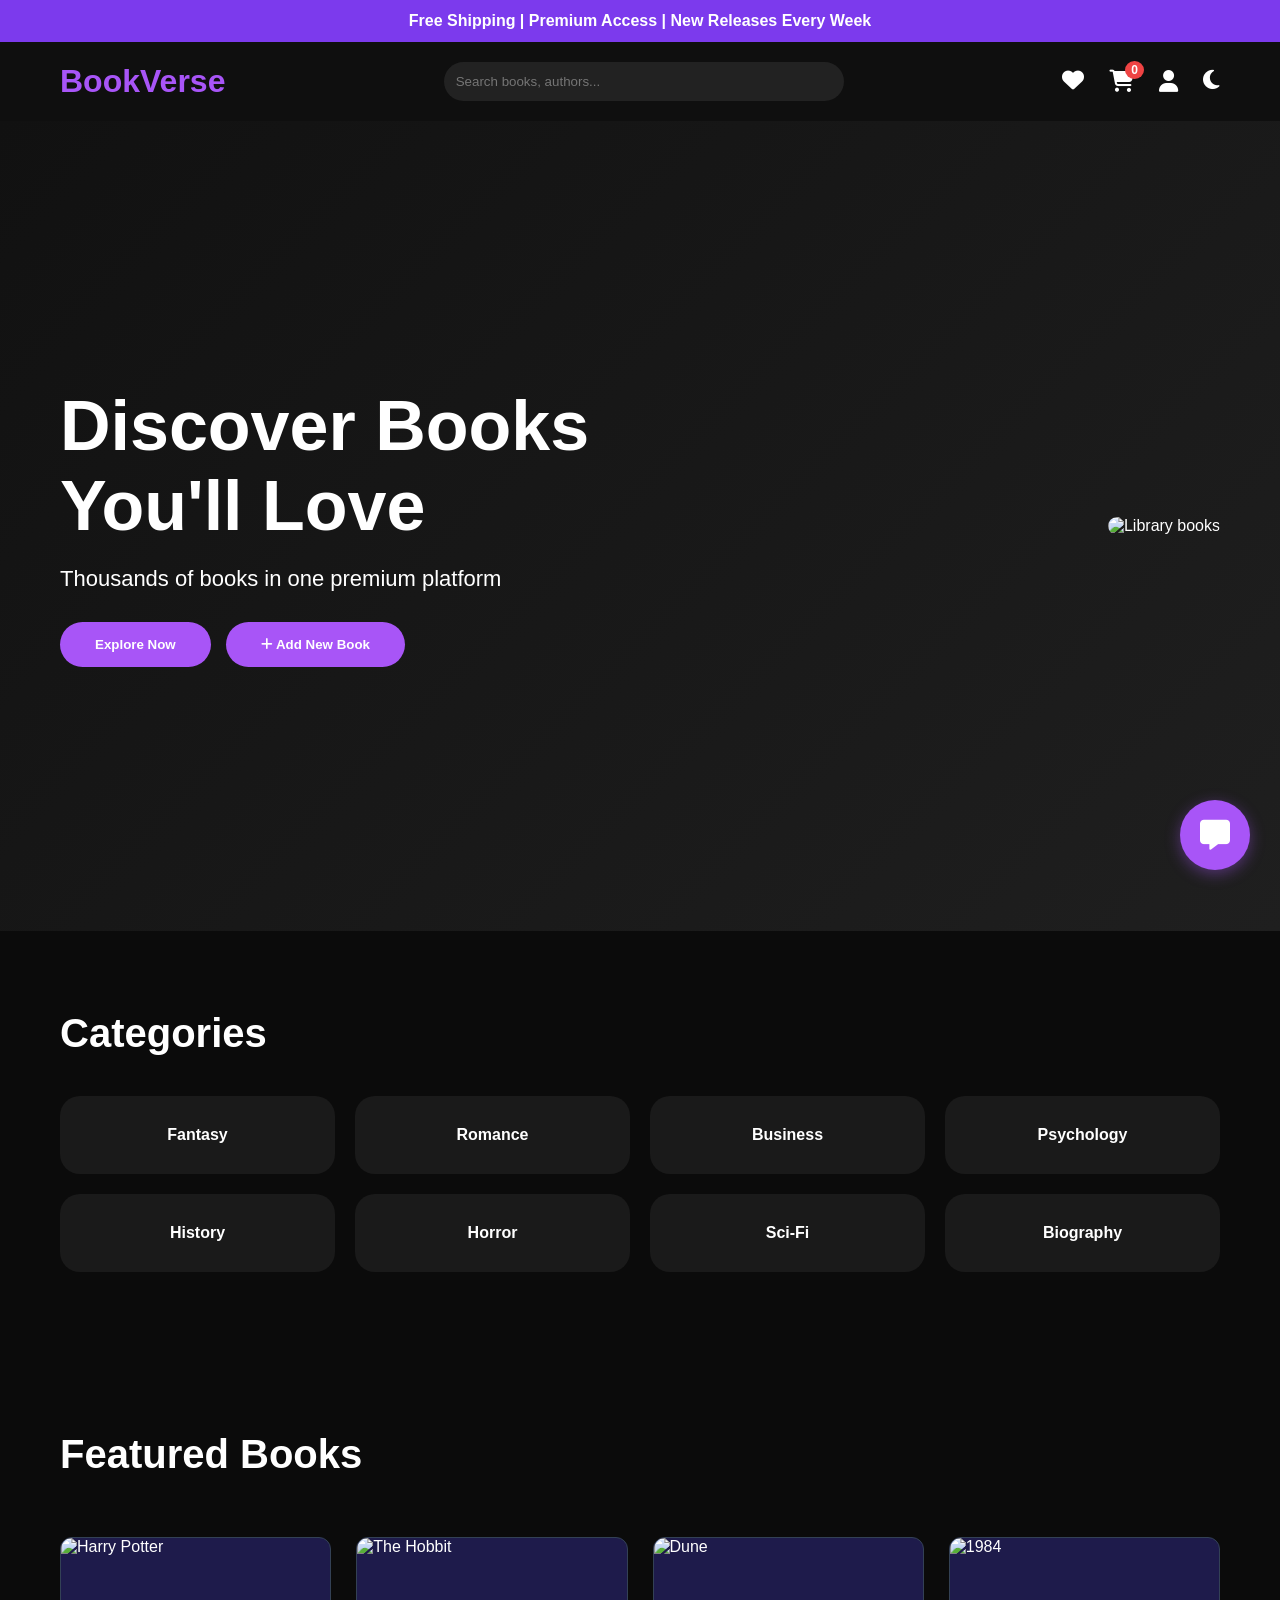
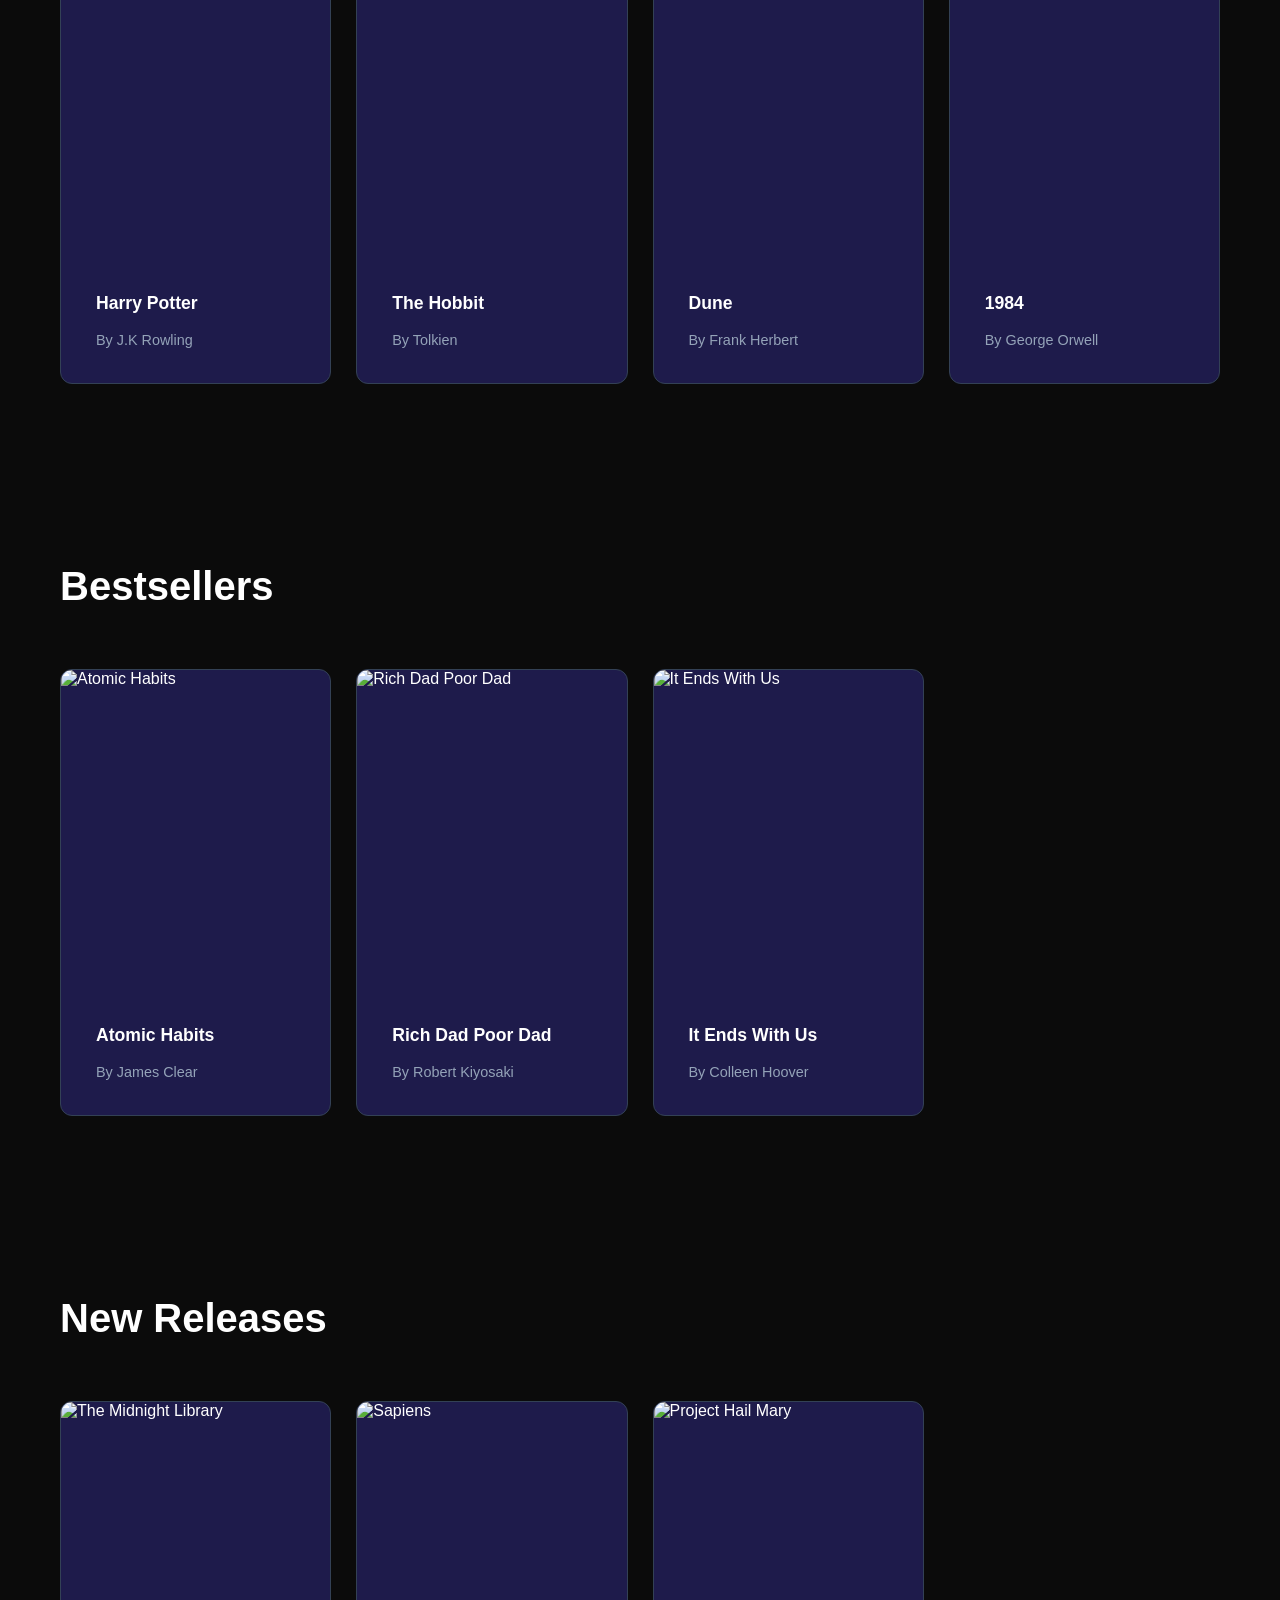
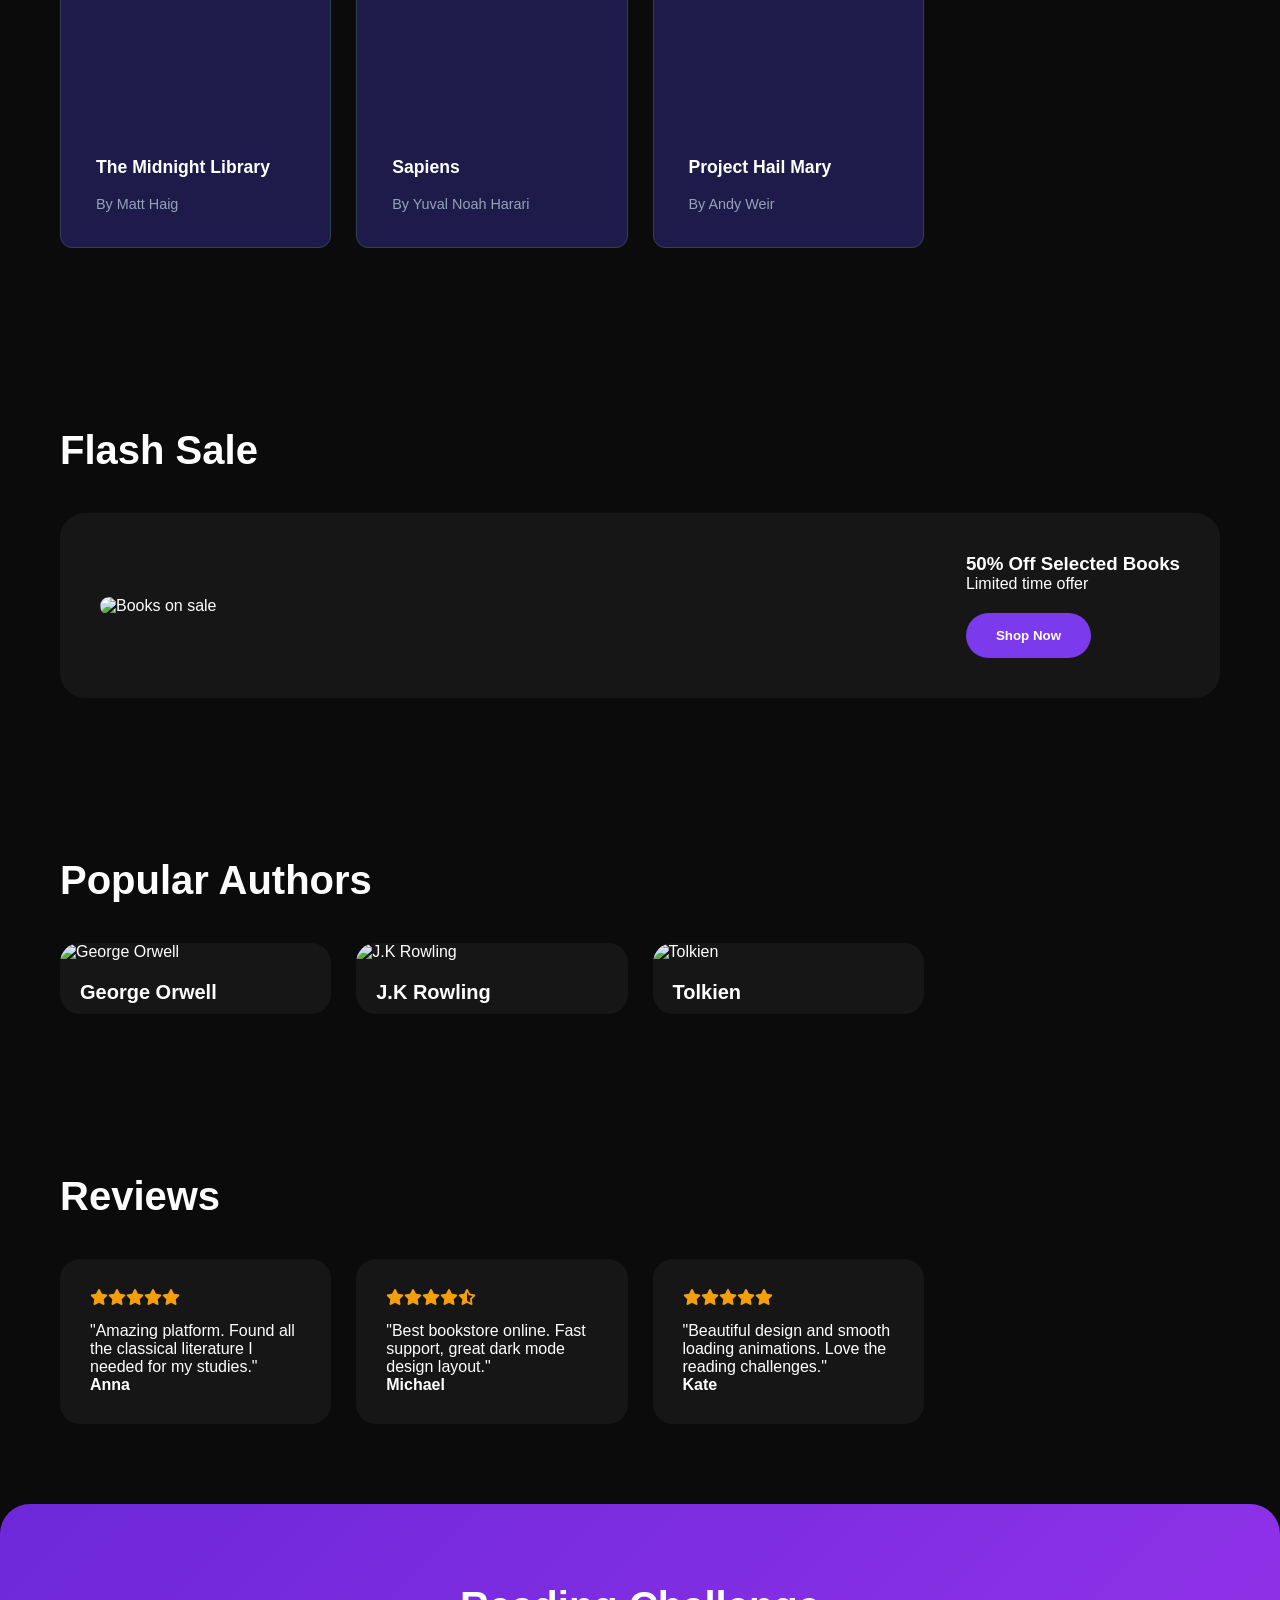
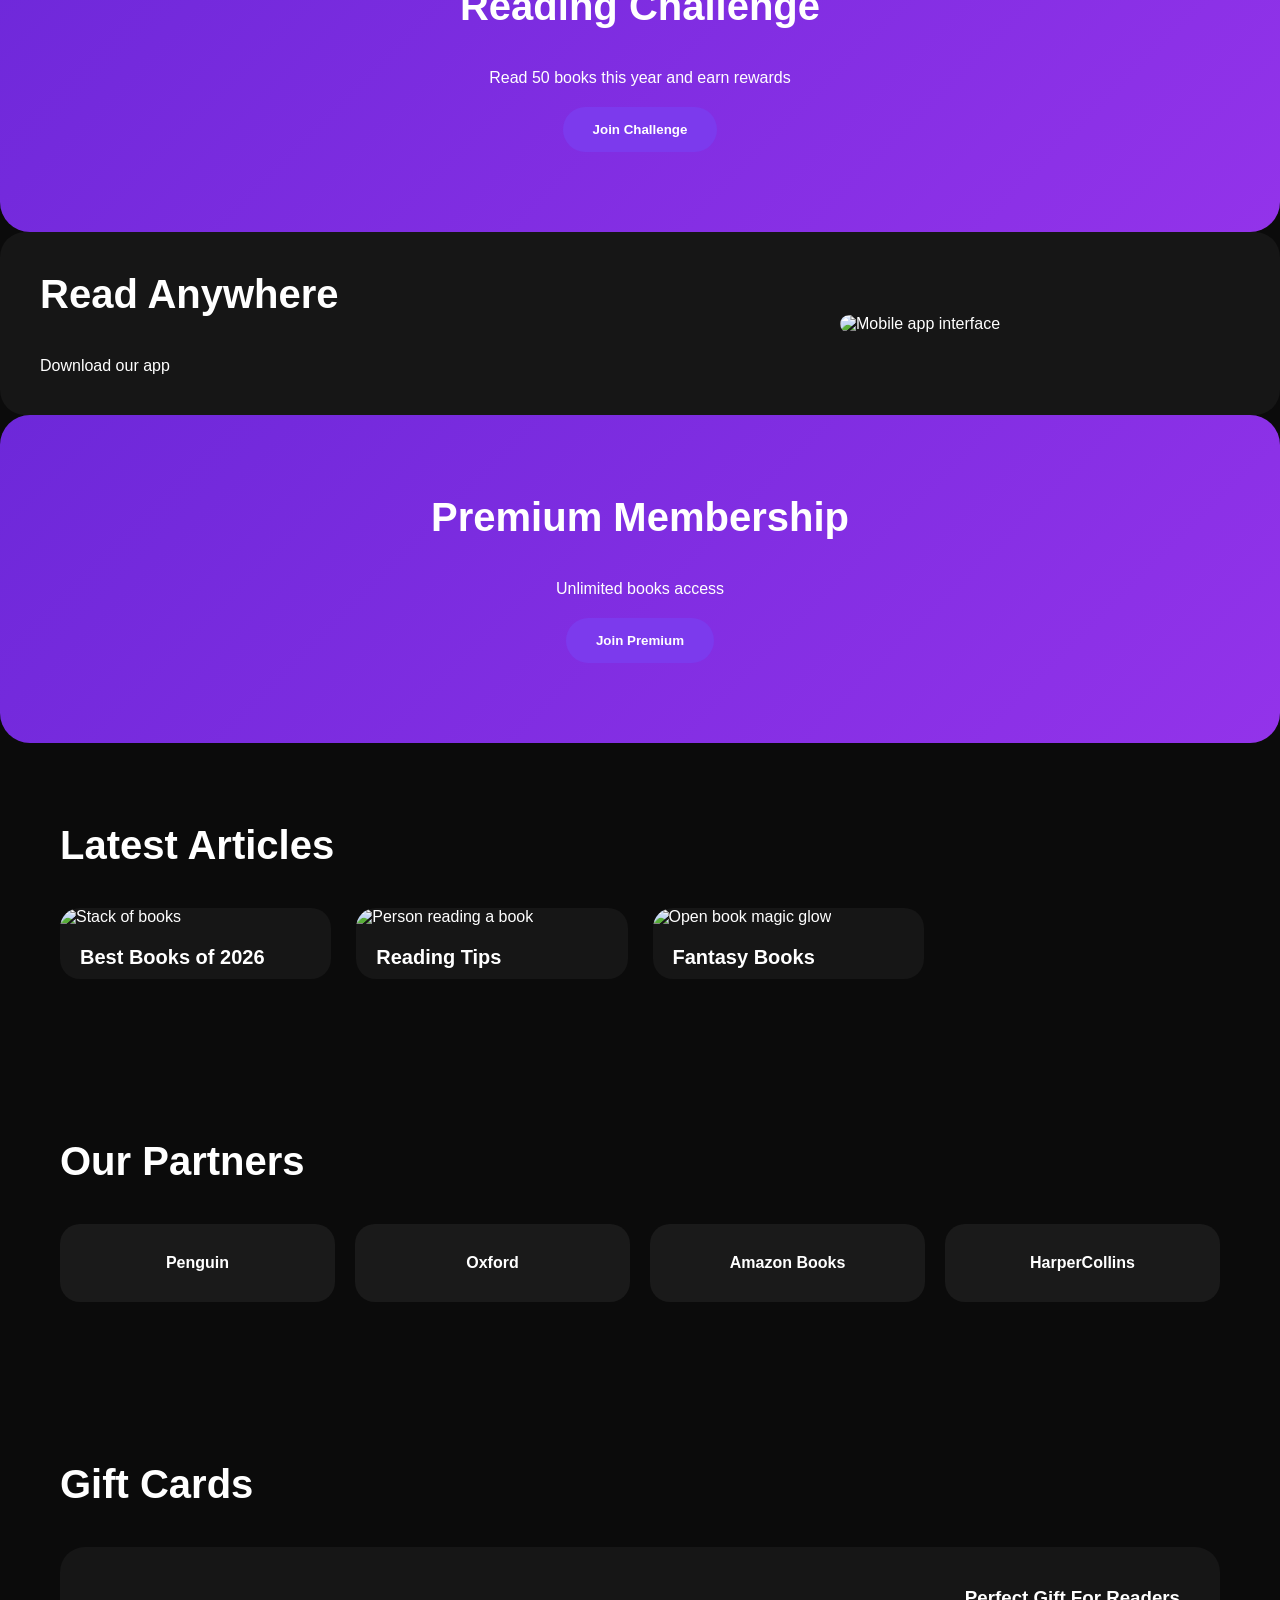
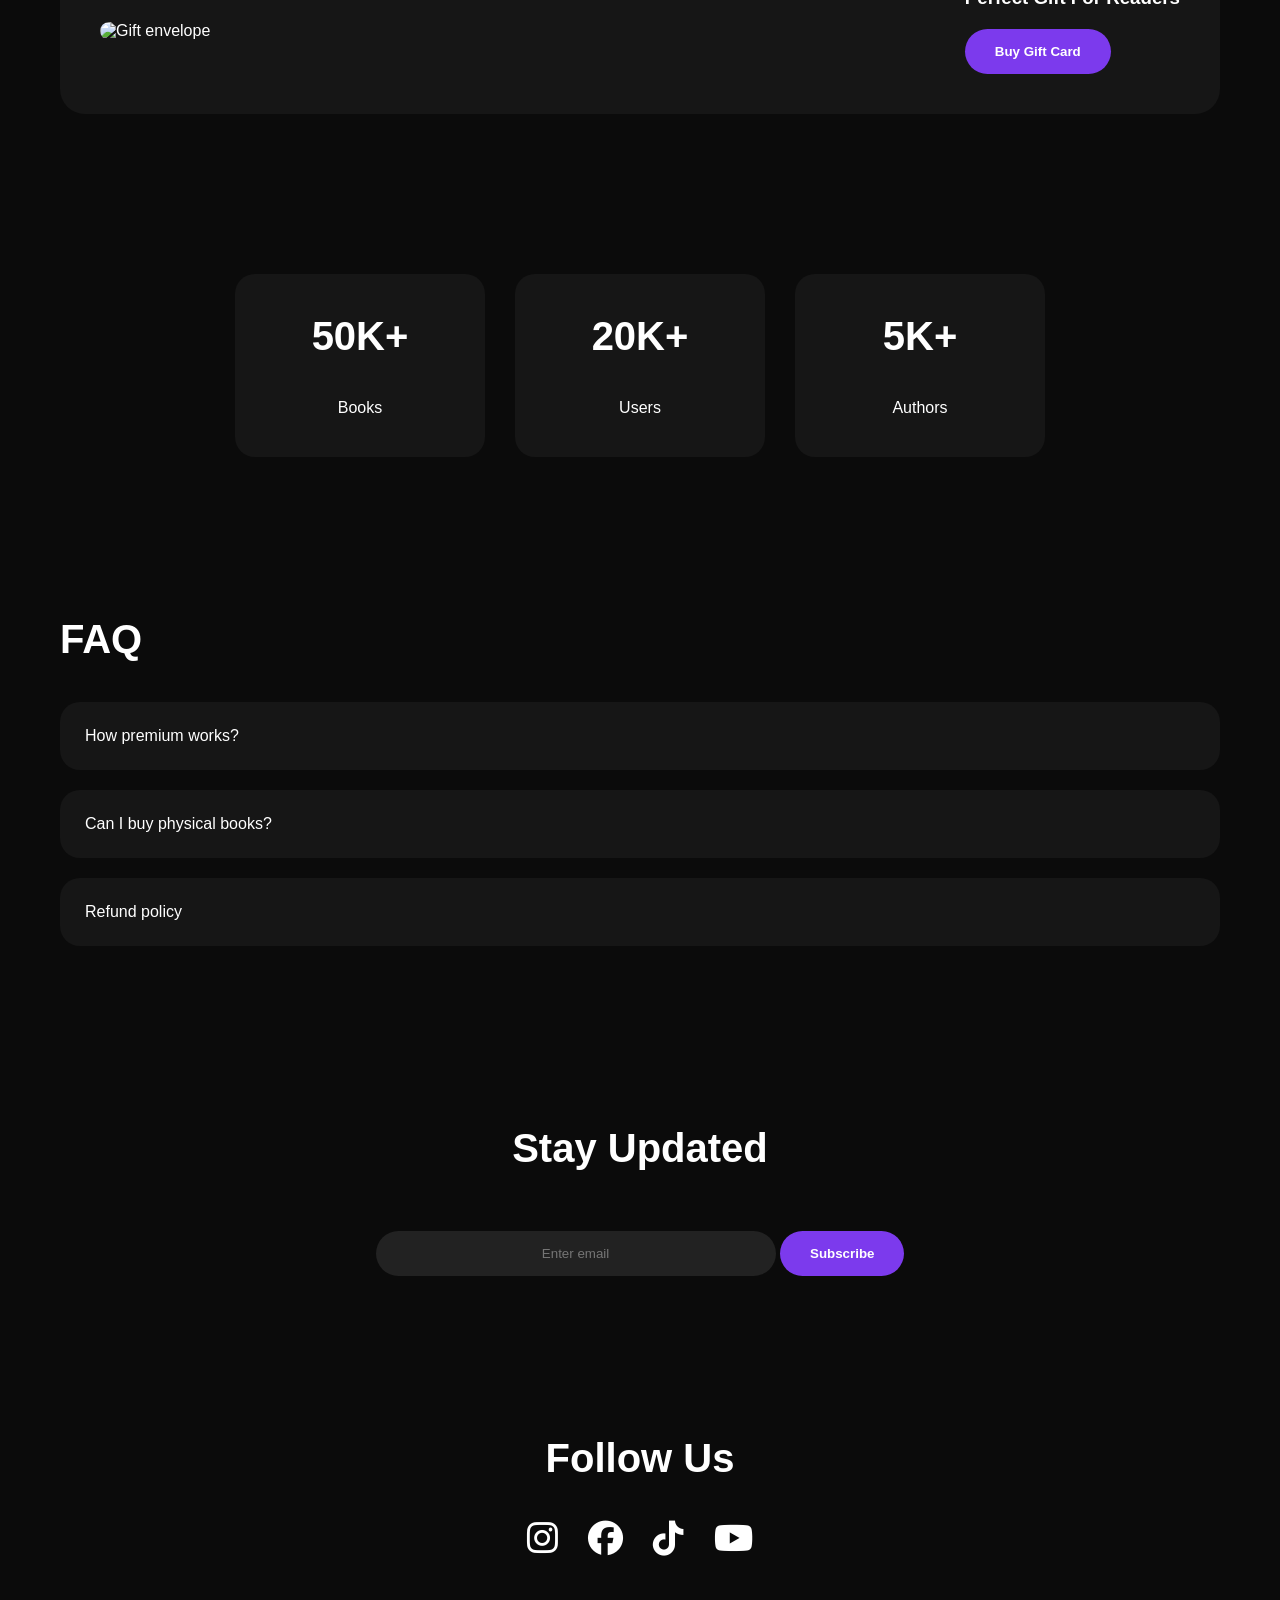
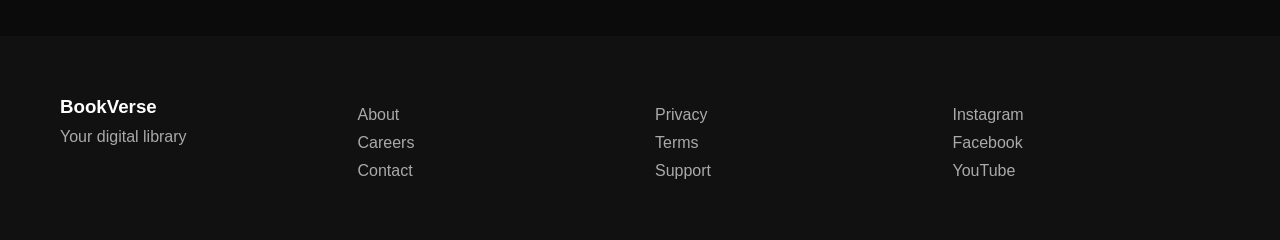
==== commit e94230f7: "Add files via upload" ====
--- a/Project/index.html
+++ b/Project/index.html
@@ -6,6 +6,65 @@
     <title>BookVerse</title>
     <link rel="stylesheet" href="style.css">
     <link rel="stylesheet" href="https://cdnjs.cloudflare.com/ajax/libs/font-awesome/6.5.1/css/all.min.css">
+    <style>
+        .book-grid {
+            display: grid;
+            grid-template-columns: repeat(auto-fill, minmax(220px, 1fr));
+            gap: 25px;
+            padding: 20px 0;
+            width: 100%;
+        }
+        .book-card {
+            background: #1e1b4b;
+            border-radius: 12px;
+            overflow: hidden;
+            border: 1px solid #334155;
+            display: flex;
+            flex-direction: column;
+            transition: transform 0.2s;
+            cursor: pointer;
+        }
+        .book-card:hover {
+            transform: translateY(-5px);
+        }
+        .book-card img {
+            width: 100%;
+            height: 320px;
+            object-fit: cover;
+        }
+        .book-info {
+            padding: 15px;
+            display: flex;
+            flex-direction: column;
+            gap: 8px;
+            flex-grow: 1;
+        }
+        .book-info h3 { margin: 0; font-size: 1.1rem; color: white; }
+        .book-info p { margin: 0; color: #94a3b8; font-size: 0.9rem; }
+        .badge {
+            background: #a855f7;
+            color: white;
+            padding: 4px 8px;
+            border-radius: 4px;
+            font-size: 0.8rem;
+            width: fit-content;
+        }
+        .cart-icon-wrapper {
+            position: relative;
+            display: inline-block;
+        }
+        .cart-badge {
+            position: absolute;
+            top: -8px;
+            right: -10px;
+            background: #ef4444;
+            color: white;
+            border-radius: 50%;
+            padding: 2px 6px;
+            font-size: 0.75rem;
+            font-weight: bold;
+        }
+    </style>
 </head>
 <body>
 
@@ -24,8 +83,13 @@
 
     <div class="nav-icons">
         <i class="fa-solid fa-heart" id="wishlist-btn"></i>
-        <i class="fa-solid fa-cart-shopping" id="cart-btn"></i>
-        <i class="fa-solid fa-user" id="auth-btn"></i>
+        <a href="cart.html" style="color: inherit; text-decoration: none;">
+            <div class="cart-icon-wrapper">
+                <i class="fa-solid fa-cart-shopping" id="cart-btn"></i>
+                <span class="cart-badge" id="cart-global-count">0</span>
+            </div>
+        </a>
+        <a href="auth.html" style="color: inherit;"><i class="fa-solid fa-user" id="auth-btn"></i></a>
         <i class="fa-solid fa-moon" id="theme-btn"></i>
     </div>
 </nav>
@@ -36,7 +100,7 @@
             <h1>Discover Books You'll Love</h1>
             <p>Thousands of books in one premium platform</p>
             <div class="hero-buttons">
-                <button class="btn-primary">Explore Now</button>
+                <a href="catalog.html" style="text-decoration: none;"><button class="btn-primary">Explore Now</button></a>
                 <button class="btn-secondary" id="open-add-book-modal"><i class="fa-solid fa-plus"></i> Add New Book</button>
             </div>
         </div>
@@ -280,51 +344,18 @@
                 <h4 id="modal-view-author">By Author</h4>
                 <div class="book-rating-interactive">
                     <span class="badge" id="modal-view-category">Category</span>
-                    <span class="stars-static"><i class="fa-solid fa-star"></i> 4.8</span>
                 </div>
                 <hr class="modal-divider">
                 <p id="modal-view-description">Description text...</p>
-                <div class="forum-preview">
-                    <h5>Discussion & Comments (3)</h5>
-                    <div class="comment-item"><strong>User12:</strong> Best ending ever! Highly recommend.</div>
-                    <div class="comment-item"><strong>ReadMaster:</strong> A bit slow in the middle, but great.</div>
-                </div>
-                <div class="modal-actions">
-                    <button class="btn-primary" onclick="alert('Book borrowed successfully!')"><i class="fa-solid fa-cart-shopping"></i> Borrow / Buy</button>
+                
+                <div id="modal-reviews-container"></div>
+
+                <div class="modal-actions" style="margin-top: 20px;">
+                    <button class="btn-primary" id="add-to-cart-modal-btn"><i class="fa-solid fa-cart-shopping"></i> Borrow / Buy</button>
                     <button class="btn-danger" id="delete-book-btn"><i class="fa-solid fa-trash"></i> Delete Book</button>
                 </div>
             </div>
         </div>
-    </div>
-</div>
-
-<div class="modal" id="author-modal">
-    <div class="modal-content">
-        <span class="close-modal" id="close-author-modal">&times;</span>
-        <div class="author-modal-layout">
-            <img id="author-modal-img" src="" alt="Author">
-            <h3 id="author-modal-name">Author Name</h3>
-            <p id="author-modal-bio">Biography text...</p>
-            <h5>Books by this author:</h5>
-            <ul id="author-books-list"></ul>
-        </div>
-    </div>
-</div>
-
-<div class="modal" id="auth-panel-modal">
-    <div class="modal-content modal-auth">
-        <span class="close-modal" id="close-auth-modal">&times;</span>
-        <h3>Welcome to BookVerse</h3>
-        <p class="auth-sub">Select your account access type</p>
-        <div class="auth-role-select">
-            <button class="role-btn active" data-role="user"><i class="fa-solid fa-user"></i> Regular User</button>
-            <button class="role-btn" data-role="admin"><i class="fa-solid fa-user-shield"></i> Administrator</button>
-        </div>
-        <form id="auth-form" onsubmit="event.preventDefault(); alert('Authentication success!'); document.getElementById('auth-panel-modal').classList.remove('active');">
-            <input type="email" placeholder="Email Address" required>
-            <input type="password" placeholder="Password" required>
-            <button type="submit">Sign In / Register</button>
-        </form>
     </div>
 </div>
 
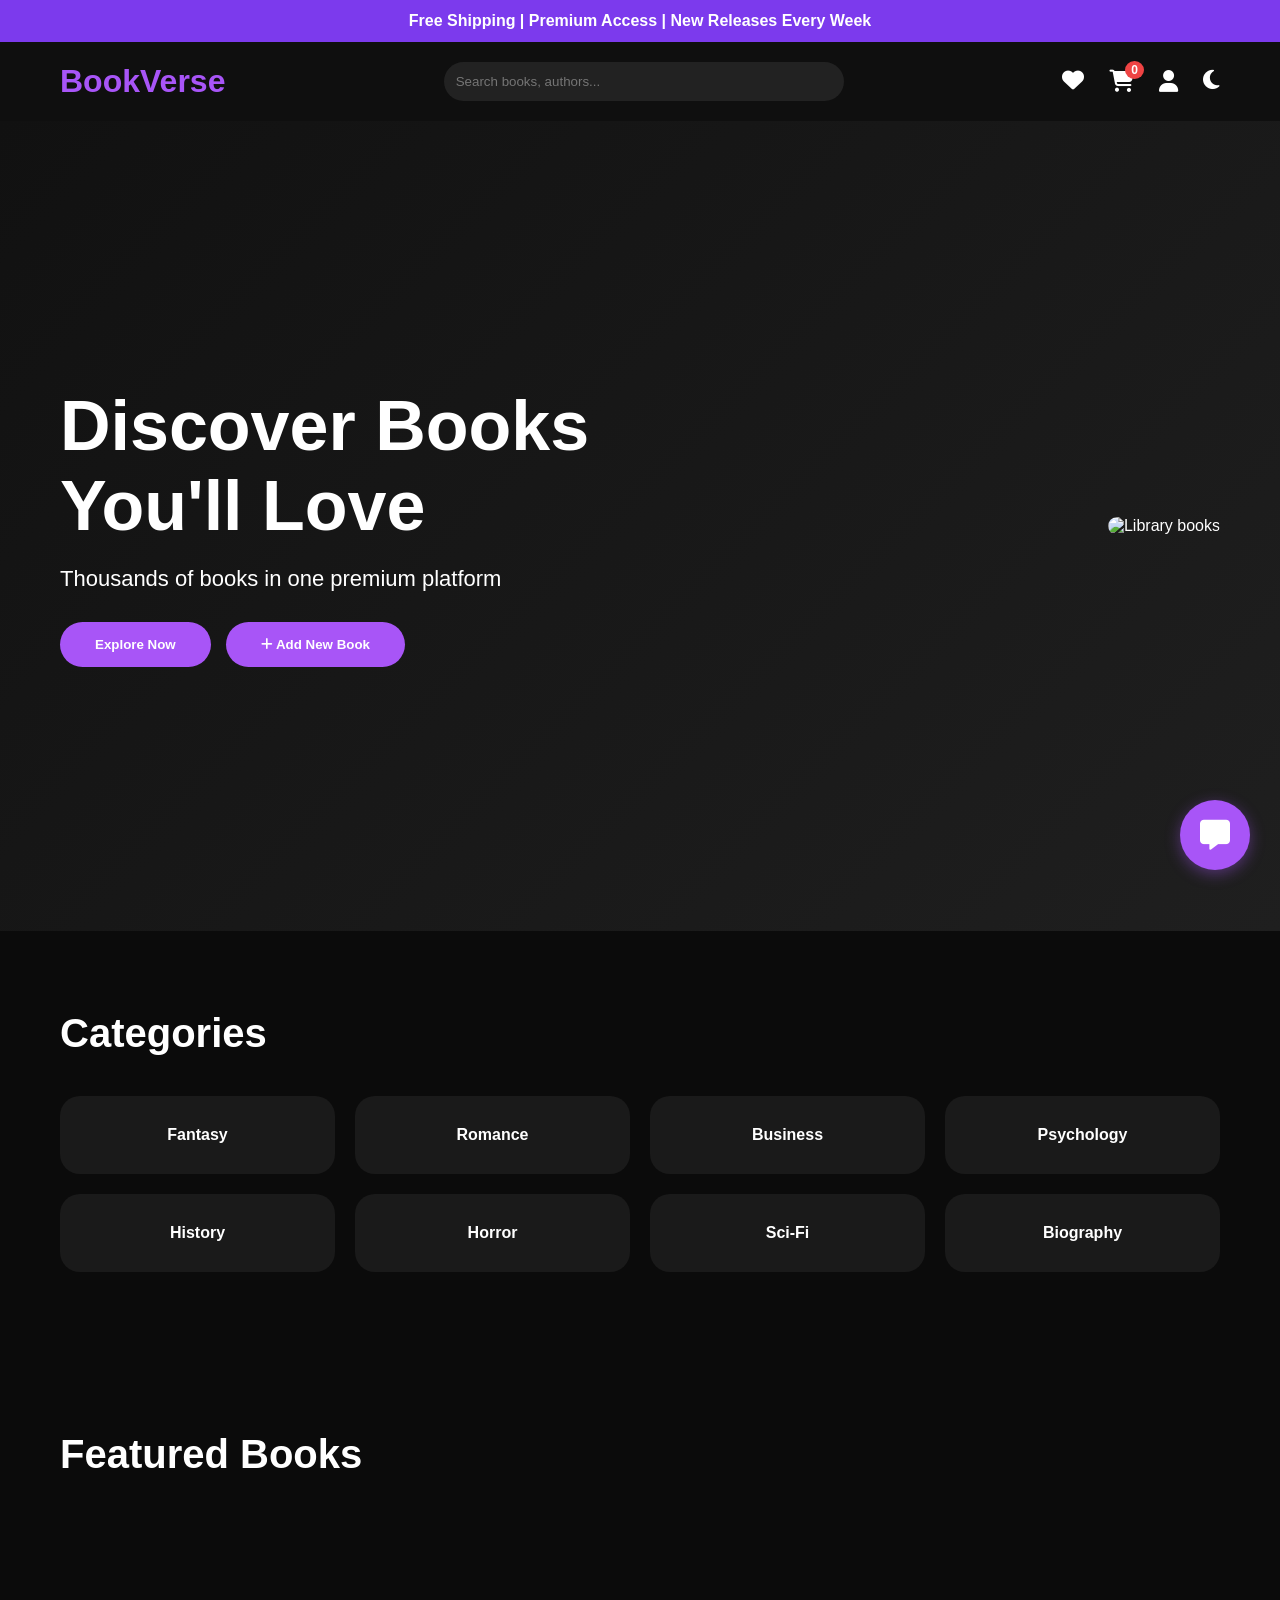
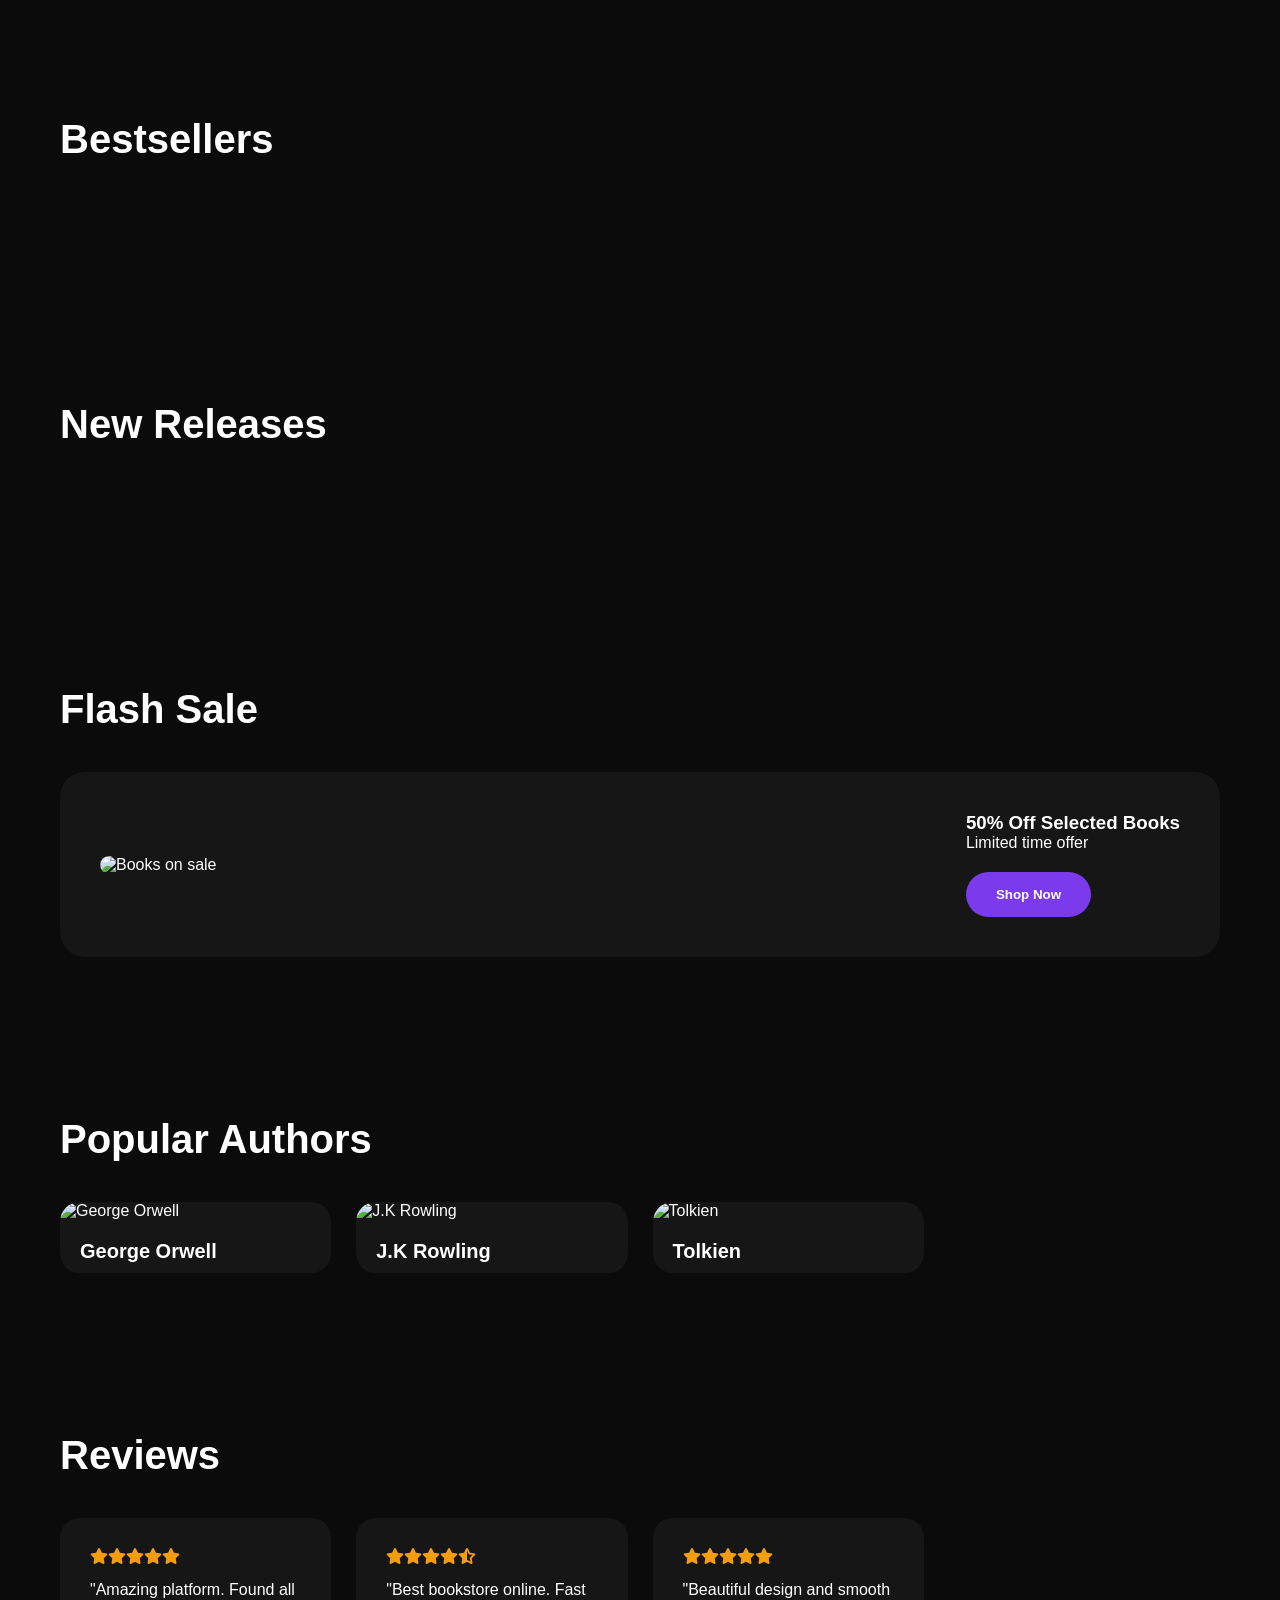
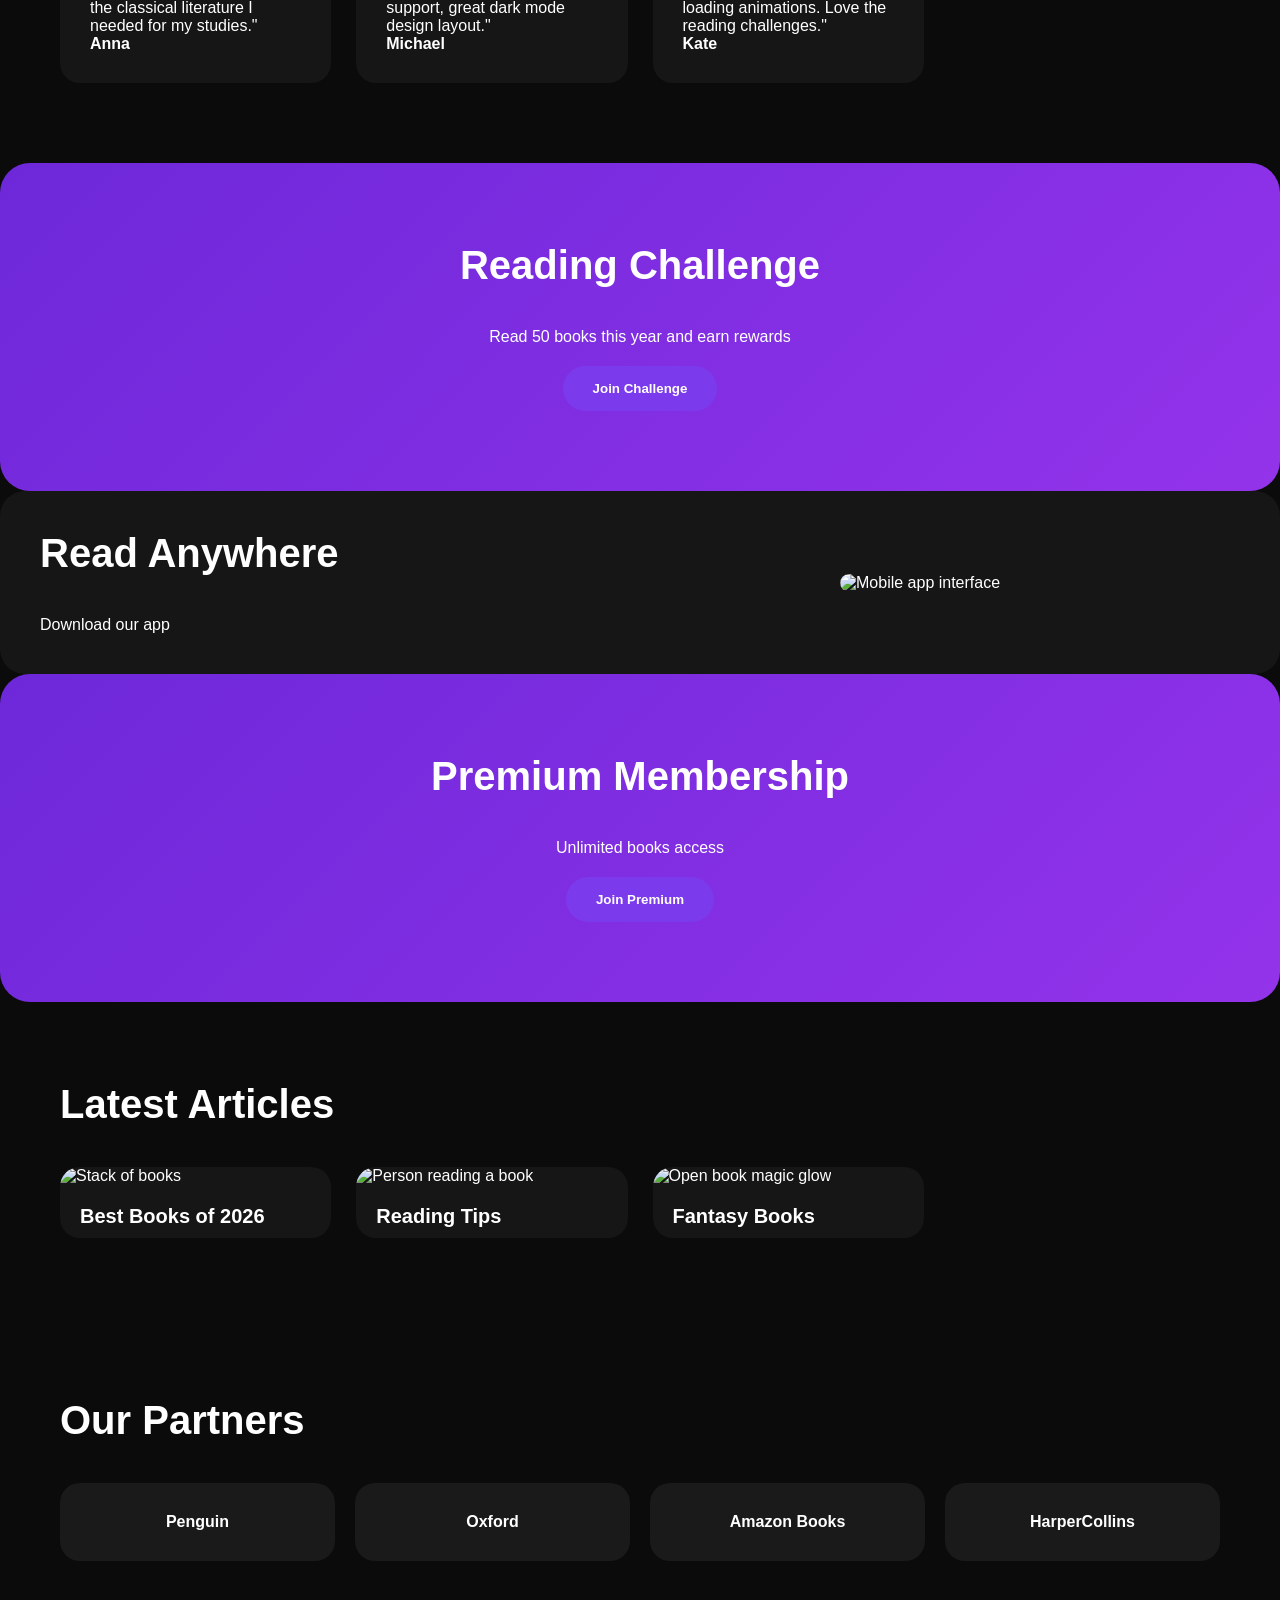
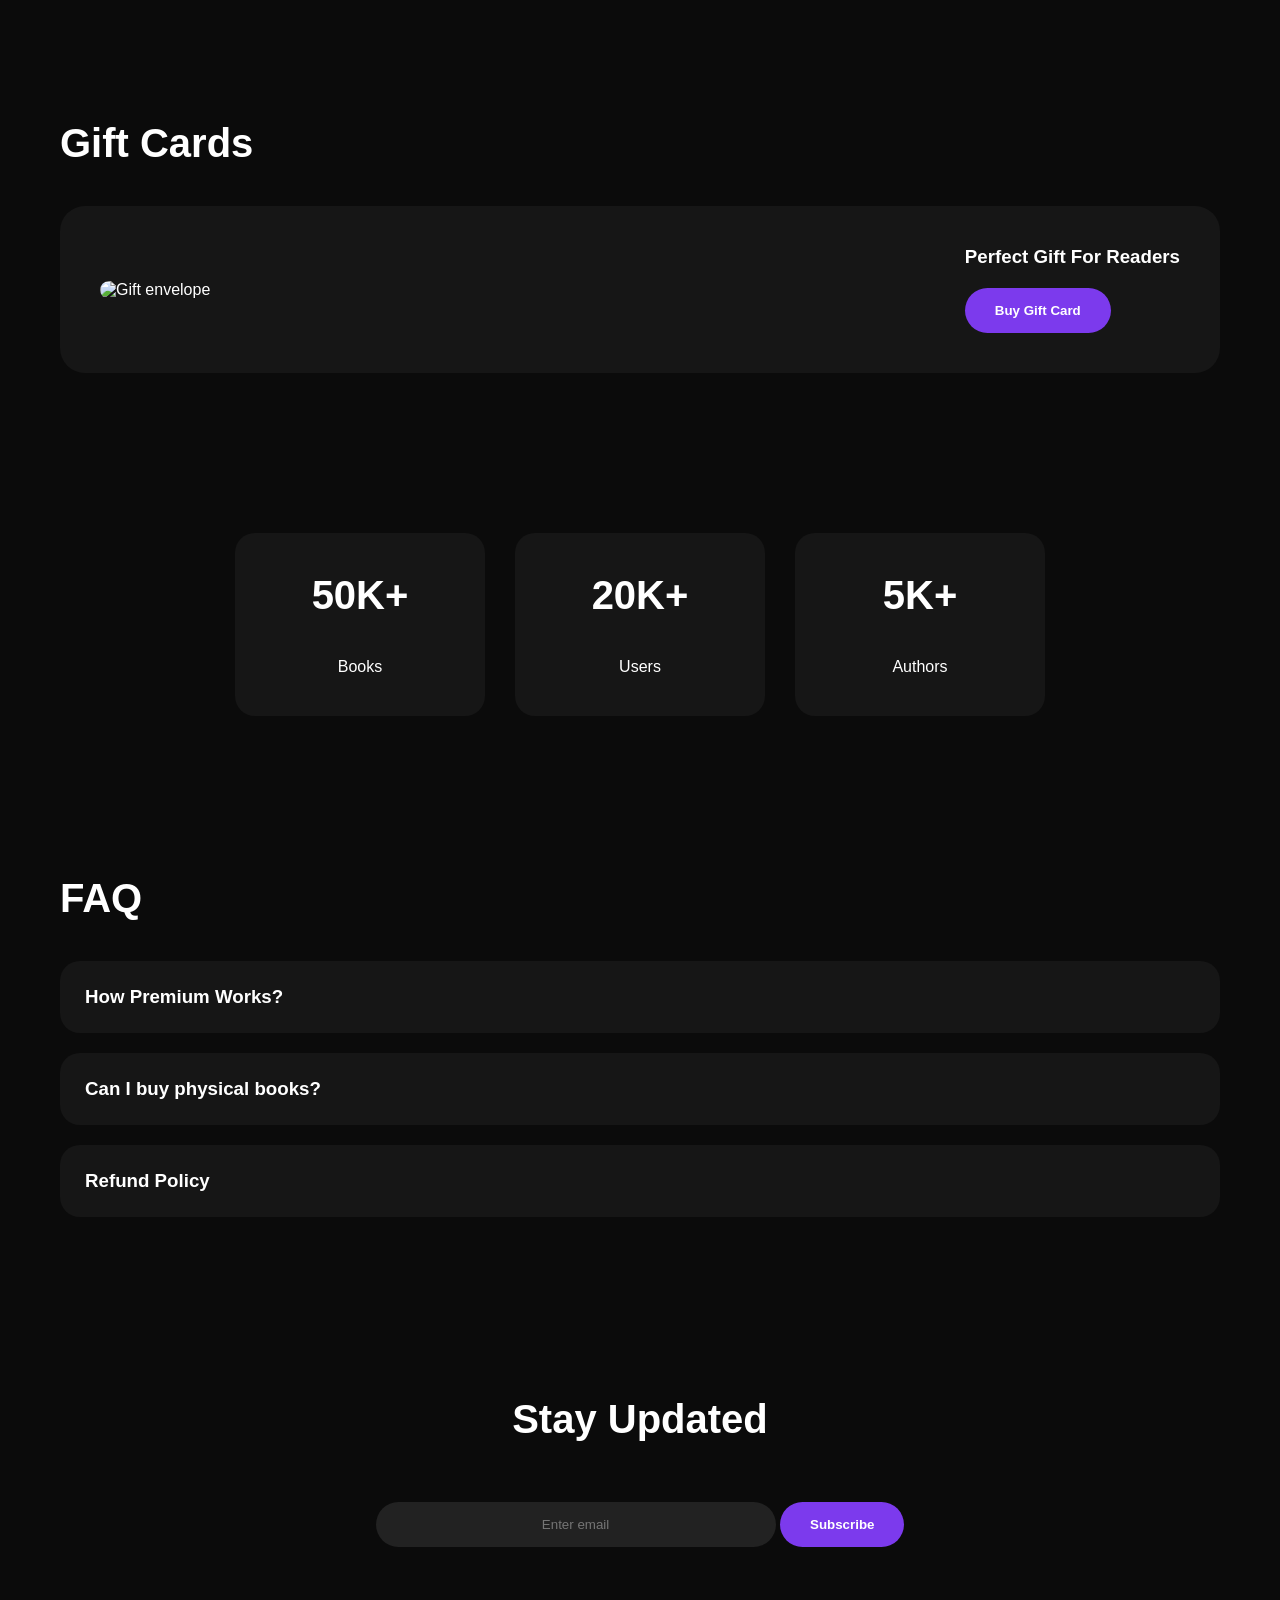
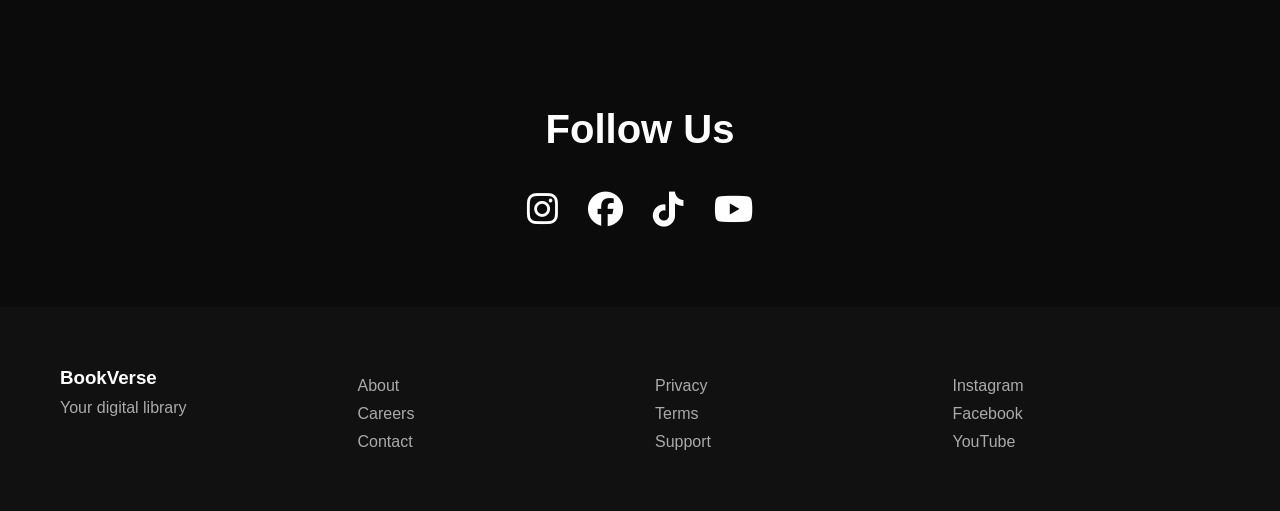
==== commit c0aa56aa: "Add files via upload" ====
--- a/Project/index.html
+++ b/Project/index.html
@@ -146,7 +146,9 @@
             <div>
                 <h3>50% Off Selected Books</h3>
                 <p>Limited time offer</p>
-                <button>Shop Now</button>
+                <a href="catalog.html">
+    <button>Shop Now</button>
+</a>
             </div>
         </div>
     </section>
@@ -182,7 +184,9 @@
     <section class="reading-challenge">
         <h2>Reading Challenge</h2>
         <p>Read 50 books this year and earn rewards</p>
-        <button>Join Challenge</button>
+        <a href="challenge.html">
+    <button>Join Challenge</button>
+</a>
     </section>
 
     <section class="mobile-app">
@@ -196,7 +200,9 @@
     <section class="premium">
         <h2>Premium Membership</h2>
         <p>Unlimited books access</p>
-        <button>Join Premium</button>
+        <a href="premium.html">
+    <button>Join Premium</button>
+</a>
     </section>
 
     <section class="blog">
@@ -222,10 +228,10 @@
     <section class="partners">
         <h2>Our Partners</h2>
         <div class="partner-grid">
-            <div>Penguin</div>
-            <div>Oxford</div>
-            <div>Amazon Books</div>
-            <div>HarperCollins</div>
+            <div onclick="window.location.href='partners.html'">Penguin</div>
+            <div onclick="window.location.href='partners.html'">Oxford</div>
+            <div onclick="window.location.href='partners.html'">Amazon Books</div>
+            <div onclick="window.location.href='partners.html'">HarperCollins</div>
         </div>
     </section>
 
@@ -235,7 +241,9 @@
             <img src="https://images.unsplash.com/photo-1512909006721-3d6018887383" alt="Gift envelope">
             <div>
                 <h3>Perfect Gift For Readers</h3>
-                <button>Buy Gift Card</button>
+                <a href="giftcard.html">
+    <button>Buy Gift Card</button>
+</a>
             </div>
         </div>
     </section>
@@ -259,9 +267,26 @@
 
     <section class="faq">
         <h2>FAQ</h2>
-        <div class="faq-item">How premium works?</div>
-        <div class="faq-item">Can I buy physical books?</div>
-        <div class="faq-item">Refund policy</div>
+        <div class="faq-item">
+    <h3>How Premium Works?</h3>
+    <p class="faq-answer" style="display:none; margin-top:15px;">
+        Premium members get unlimited access to exclusive books, early releases and special discounts.
+    </p>
+</div>
+
+<div class="faq-item">
+    <h3>Can I buy physical books?</h3>
+    <p class="faq-answer" style="display:none; margin-top:15px;">
+        Yes. Selected titles are available in physical format and can be ordered through our shop.
+    </p>
+</div>
+
+<div class="faq-item">
+    <h3>Refund Policy</h3>
+    <p class="faq-answer" style="display:none; margin-top:15px;">
+        Digital purchases may be refunded within 14 days if the content has not been downloaded.
+    </p>
+</div>
     </section>
 
     <section class="newsletter">
--- a/Project/style.css
+++ b/Project/style.css
@@ -1037,4 +1037,505 @@
     background: #f1f1f1;
     border-color: #ddd;
     color: #111;
-}+}
+
+
+.author-block{
+    margin-top:50px;
+    background:#161616;
+    border-radius:20px;
+    padding:35px;
+}
+
+.author-block h2{
+    color:white;
+    margin-bottom:25px;
+    font-size:32px;
+}
+
+.author-quote{
+    background:linear-gradient(135deg,#6d28d9,#9333ea);
+    padding:30px;
+    border-radius:15px;
+}
+
+.author-quote p{
+    color:white;
+    font-size:22px;
+    text-align:center;
+    font-style:italic;
+    line-height:1.8;
+}
+
+#author-comments{
+    display:flex;
+    flex-direction:column;
+    gap:20px;
+}
+
+.author-review{
+    background:#0f0f0f;
+    border:1px solid #2a2a2a;
+    border-radius:15px;
+    padding:20px;
+}
+
+.author-review h4{
+    color:#a855f7;
+    margin-bottom:10px;
+}
+
+.author-review span{
+    color:#facc15;
+}
+
+.author-review p{
+    color:#d0d0d0;
+    margin-top:10px;
+    line-height:1.7;
+}
+
+#comment-name,
+#comment-rating,
+#comment-text{
+    width:100%;
+    background:#0f0f0f;
+    border:1px solid #333;
+    border-radius:12px;
+    color:white;
+    padding:15px;
+    margin-bottom:20px;
+    font-size:16px;
+    box-sizing:border-box;
+}
+
+#comment-text{
+    min-height:140px;
+    resize:vertical;
+}
+
+#comment-name:focus,
+#comment-rating:focus,
+#comment-text:focus{
+    outline:none;
+    border-color:#a855f7;
+}
+
+#add-author-comment{
+    width:100%;
+    padding:15px;
+    border:none;
+    border-radius:12px;
+    background:#7c3aed;
+    color:white;
+    font-size:17px;
+    cursor:pointer;
+    transition:.3s;
+}
+
+#add-author-comment:hover{
+    background:#9333ea;
+    transform:translateY(-2px);
+}
+
+.author-photo-box{
+    display:flex;
+    justify-content:center;
+    align-items:center;
+}
+
+.author-photo-box img{
+    width:130px;
+    height:130px;
+    border-radius:50%;
+    object-fit:cover;
+    border:4px solid #7c3aed;
+    box-shadow:0 0 20px rgba(124,58,237,.4);
+}
+
+.author-back{
+    display:inline-flex;
+    align-items:center;
+    gap:10px;
+    padding:12px 24px;
+    background:#7c3aed;
+    color:white;
+    text-decoration:none;
+    border-radius:12px;
+    font-weight:600;
+    transition:.3s;
+    margin-bottom:35px;
+    box-shadow:0 8px 20px rgba(124,58,237,.3);
+}
+
+.author-back:hover{
+    background:#9333ea;
+    transform:translateY(-2px);
+    box-shadow:0 12px 25px rgba(124,58,237,.45);
+}
+
+.author-back:active{
+    transform:scale(.98);
+}
+
+.challenge-page{
+    max-width:1200px;
+    margin:auto;
+    padding:50px;
+}
+
+.challenge-header{
+    text-align:center;
+    margin-bottom:50px;
+}
+
+.challenge-header h1{
+    font-size:60px;
+    margin-bottom:20px;
+}
+
+.challenge-header p{
+    color:#bbb;
+    font-size:20px;
+}
+
+.challenge-stats{
+    display:grid;
+    grid-template-columns:repeat(3,1fr);
+    gap:20px;
+    margin-bottom:50px;
+}
+
+.challenge-card{
+    background:#161616;
+    padding:30px;
+    border-radius:20px;
+    text-align:center;
+}
+
+.challenge-card h2{
+    color:#a855f7;
+    font-size:40px;
+}
+
+.challenge-card span{
+    color:#999;
+}
+
+.challenge-block{
+    background:#161616;
+    padding:35px;
+    border-radius:20px;
+    margin-bottom:30px;
+    text-align:center;
+}
+
+.challenge-block h2{
+    margin-bottom:20px;
+}
+
+.challenge-block h3{
+    color:#d0d0d0;
+    margin-bottom:25px;
+    min-height:50px;
+}
+
+.challenge-block h1{
+    color:#a855f7;
+    margin-bottom:25px;
+}
+
+@media(max-width:900px){
+
+.challenge-stats{
+    grid-template-columns:1fr;
+}
+
+.challenge-header h1{
+    font-size:40px;
+}
+
+}
+
+.premium-page{
+    max-width:1200px;
+    margin:auto;
+    padding:50px;
+}
+
+.premium-header{
+    text-align:center;
+    margin-bottom:50px;
+}
+
+.premium-header h1{
+    font-size:60px;
+    margin-bottom:20px;
+}
+
+.premium-header p{
+    color:#bdbdbd;
+    font-size:20px;
+}
+
+.premium-cards{
+    display:grid;
+    grid-template-columns:repeat(3,1fr);
+    gap:20px;
+    margin-bottom:40px;
+}
+
+.premium-card,
+.plan-card,
+.premium-block{
+    background:#161616;
+    border-radius:20px;
+    padding:30px;
+    text-align:center;
+}
+
+.premium-card:hover,
+.plan-card:hover{
+    transform:translateY(-8px);
+    transition:.3s;
+}
+
+.premium-plans{
+    display:grid;
+    grid-template-columns:repeat(3,1fr);
+    gap:20px;
+    margin-top:30px;
+}
+
+.plan-card h2{
+    color:#a855f7;
+    font-size:40px;
+}
+
+.premium-block{
+    margin-top:30px;
+}
+
+.premium-block h3{
+    margin:25px 0;
+    color:#d0d0d0;
+}
+
+@media(max-width:900px){
+
+.premium-cards,
+.premium-plans{
+grid-template-columns:1fr;
+}
+
+.premium-header h1{
+font-size:40px;
+}
+
+}
+
+
+.partners-page{
+    max-width:1200px;
+    margin:auto;
+    padding:50px;
+}
+
+.partners-header{
+    text-align:center;
+    margin-bottom:50px;
+}
+
+.partners-header h1{
+    font-size:60px;
+    margin-bottom:20px;
+}
+
+.partners-header p{
+    color:#bdbdbd;
+    font-size:20px;
+}
+
+.partners-grid{
+    display:grid;
+    grid-template-columns:repeat(2,1fr);
+    gap:25px;
+}
+
+.partner-card{
+    background:#161616;
+    padding:35px;
+    border-radius:20px;
+    transition:.3s;
+    cursor:pointer;
+}
+
+.partner-card:hover{
+    transform:translateY(-8px);
+    box-shadow:0 10px 25px rgba(124,58,237,.3);
+}
+
+.partner-card h2{
+    color:#a855f7;
+    margin-bottom:20px;
+}
+
+.partner-card p{
+    color:#d0d0d0;
+    line-height:1.8;
+}
+
+.partner-info{
+    margin-top:40px;
+    background:#161616;
+    padding:35px;
+    border-radius:20px;
+}
+
+.partner-info h2{
+    margin-bottom:20px;
+}
+
+.partner-info p{
+    color:#d0d0d0;
+    line-height:2;
+}
+
+@media(max-width:900px){
+
+.partners-grid{
+    grid-template-columns:1fr;
+}
+
+.partners-header h1{
+    font-size:40px;
+}
+
+}
+
+
+.partner-info{
+    margin-top:40px;
+    background:#161616;
+    border-radius:20px;
+    padding:35px;
+}
+
+.partner-info h2{
+    margin-bottom:20px;
+    color:#a855f7;
+}
+
+.partner-info p{
+    color:#d0d0d0;
+    line-height:1.8;
+}
+
+.partner-details{
+    margin-top:30px;
+    display:grid;
+    grid-template-columns:repeat(2,1fr);
+    gap:20px;
+}
+
+.partner-detail-card{
+    background:#0f0f0f;
+    border-radius:15px;
+    padding:20px;
+    text-align:center;
+}
+
+.partner-detail-card h3{
+    color:#a855f7;
+    margin-bottom:10px;
+}
+
+
+.gift-page{
+    max-width:1100px;
+    margin:auto;
+    padding:50px;
+}
+
+.gift-header{
+    text-align:center;
+    margin-bottom:40px;
+}
+
+.gift-header h1{
+    font-size:55px;
+    margin-bottom:15px;
+}
+
+.gift-header p{
+    color:#bdbdbd;
+}
+
+.gift-values{
+    display:grid;
+    grid-template-columns:repeat(4,1fr);
+    gap:20px;
+    margin-bottom:40px;
+}
+
+.gift-value-card{
+    background:#161616;
+    padding:30px;
+    border-radius:20px;
+    text-align:center;
+    font-size:35px;
+    color:#a855f7;
+    transition:.3s;
+}
+
+.gift-value-card:hover{
+    transform:translateY(-8px);
+}
+
+.gift-form,
+.gift-info{
+    background:#161616;
+    border-radius:20px;
+    padding:35px;
+    margin-top:30px;
+}
+
+.gift-form input,
+.gift-form select,
+.gift-form textarea{
+    width:100%;
+    padding:15px;
+    margin-bottom:20px;
+    background:#0f0f0f;
+    color:white;
+    border:1px solid #333;
+    border-radius:12px;
+    box-sizing:border-box;
+}
+
+.gift-form textarea{
+    resize:vertical;
+}
+
+.gift-info ul{
+    margin-top:20px;
+}
+
+.gift-info li{
+    margin-bottom:15px;
+    color:#d0d0d0;
+}
+
+@media(max-width:900px){
+
+.gift-values{
+grid-template-columns:1fr;
+}
+
+.gift-header h1{
+font-size:40px;
+}
+
+}
+
+
